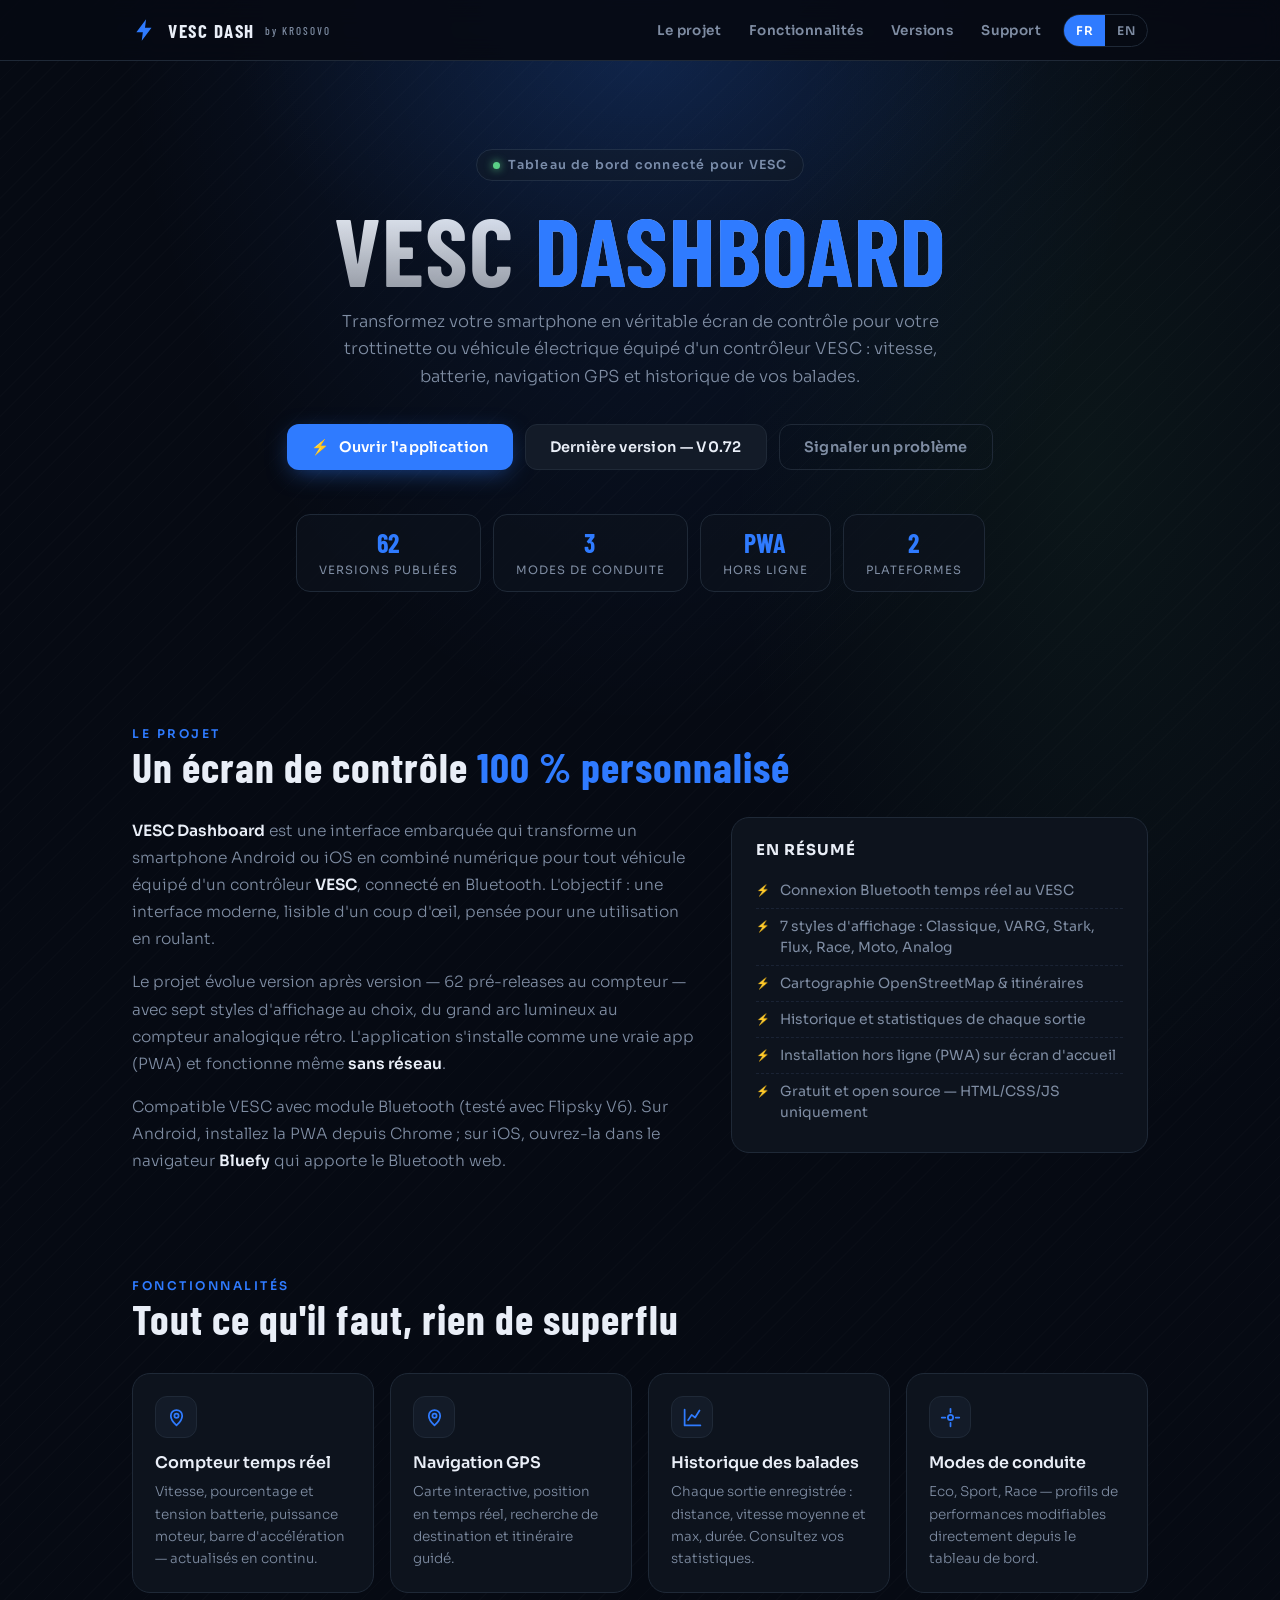
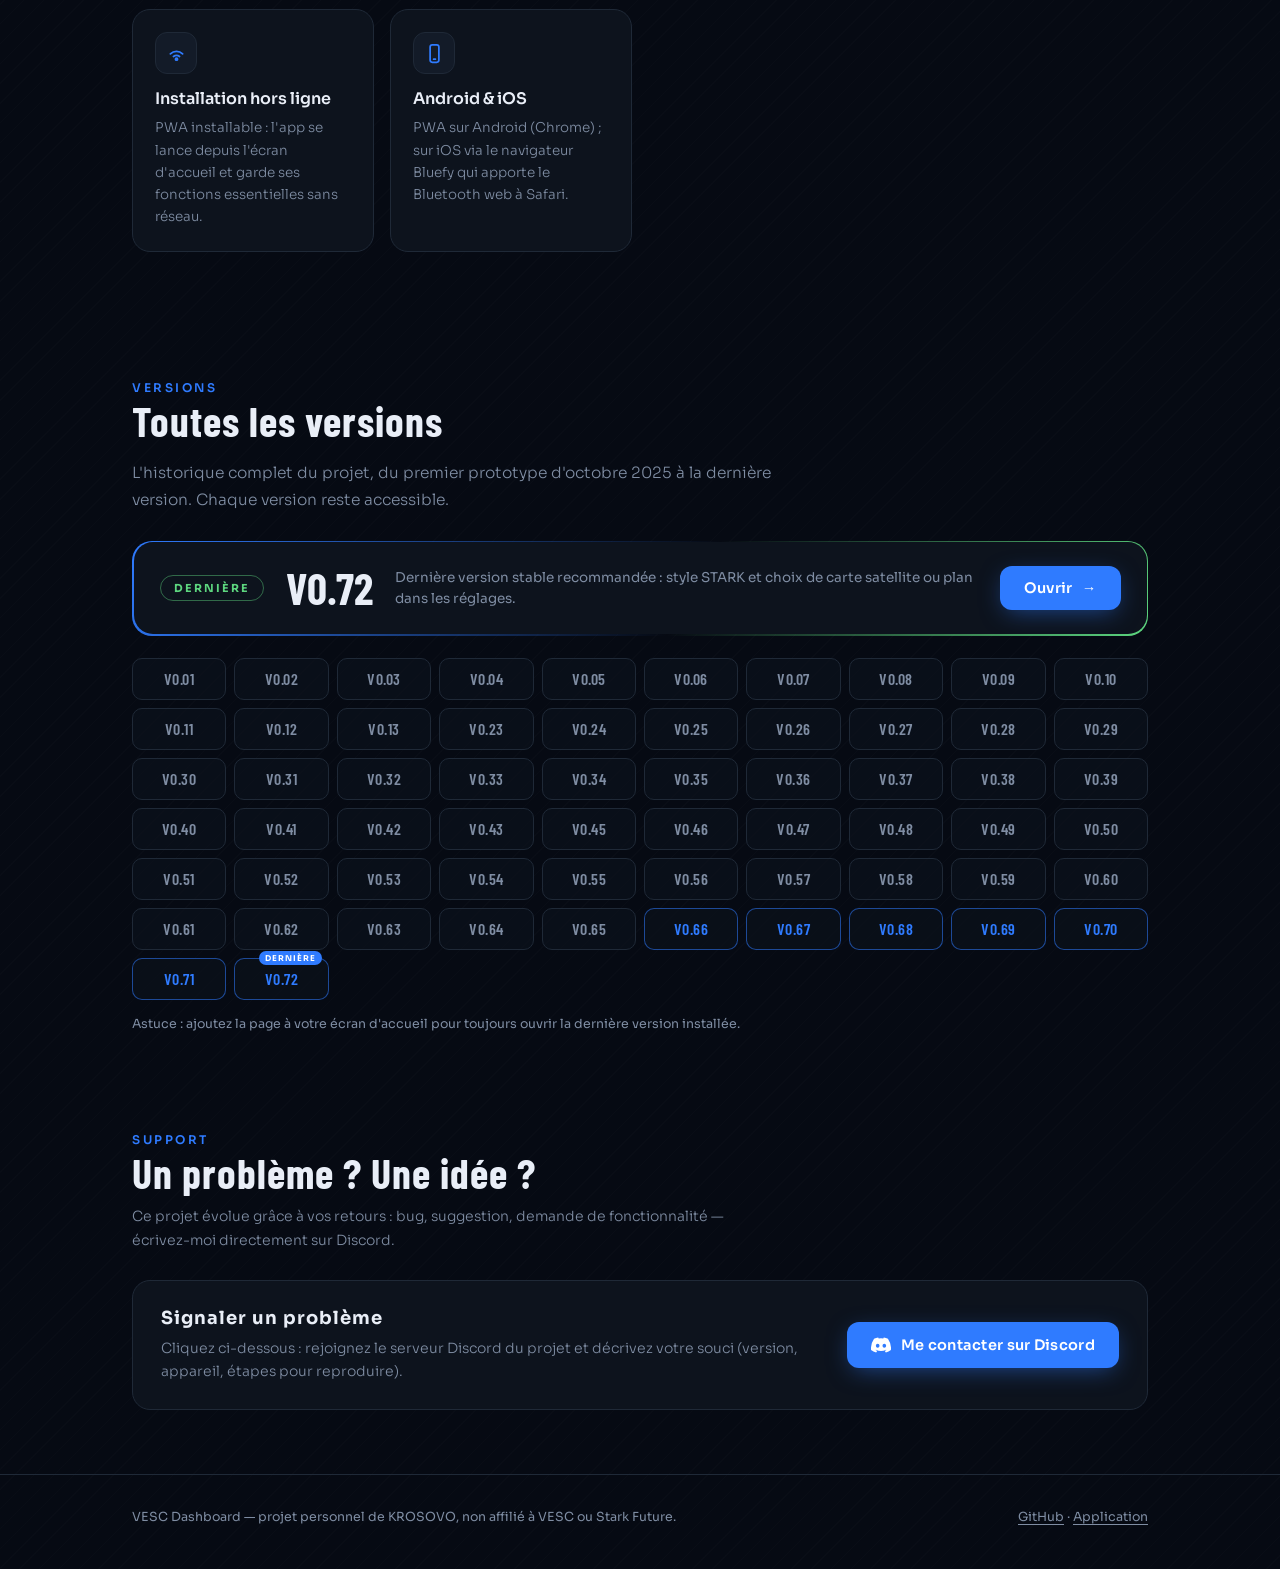
==== index.html @ 42379b4d "V0.72 : choix du type de carte AUTO/SATELLITE/PLAN dans les réglages (satellite réel sans inversion," ====
<!DOCTYPE html>
<html lang="fr" data-theme="dark">
<head>
<meta charset="UTF-8">
<meta name="viewport" content="width=device-width, initial-scale=1, viewport-fit=cover">
<meta name="description" content="VESC Dashboard by KROSOVO — Tableau de bord connecté pour VESC : compteur, navigation GPS, historique de balades et modes de conduite.">
<meta property="og:title" content="VESC Dashboard by KROSOVO">
<meta property="og:description" content="Tableau de bord connecté pour VESC — compteur, GPS, historique et modes de conduite.">
<meta property="og:url" content="https://clementdbs2-del.github.io/vesc-dashboard/">
<meta name="theme-color" content="#060a13">
<title>VESC Dashboard by KROSOVO</title>
<link rel="icon" type="image/png" href="app/icons/icon-192.png">
<link rel="preconnect" href="https://fonts.googleapis.com">
<link rel="preconnect" href="https://fonts.gstatic.com" crossorigin>
<link rel="stylesheet" href="https://fonts.googleapis.com/css2?family=Sora:wght@300;400;600;700&family=Barlow+Condensed:wght@500;600;700&display=swap">
<style>
*{box-sizing:border-box}
:root{
  --bg:#060a13;--panel:#0d131d;--panel2:#131b28;--line:#1f2937;
  --text:#e9eef7;--muted:#7f8da3;--accent:#2f7bff;--ok:#5dd67f;
  --glow:color-mix(in srgb,var(--accent) 55%,transparent);
  --glow2:color-mix(in srgb,var(--accent) 14%,transparent);
  --font:"Sora","Segoe UI",Arial,sans-serif;
  --cond:"Barlow Condensed","Arial Narrow",sans-serif;
  color-scheme:dark;
}
html,body{margin:0;background:var(--bg);color:var(--text);font-family:var(--font);scroll-behavior:smooth}
body{
  background-image:
    radial-gradient(ellipse 60% 40% at 50% -5%,var(--glow2),transparent 70%),
    radial-gradient(ellipse 40% 30% at 85% 15%,rgba(93,214,127,.06),transparent 70%),
    repeating-linear-gradient(135deg,rgba(255,255,255,.012) 0 1px,transparent 1px 14px);
  min-height:100vh;
}
a{color:var(--accent);text-decoration:none}
::selection{background:var(--accent);color:#fff}
.wrap{max-width:1060px;margin:0 auto;padding:0 22px}

/* ---------- nav ---------- */
nav{position:sticky;top:0;z-index:50;background:#060a13d9;backdrop-filter:blur(12px);-webkit-backdrop-filter:blur(12px);border-bottom:1px solid var(--line)}
nav .wrap{display:flex;align-items:center;gap:18px;height:60px}
.logo{display:flex;align-items:center;gap:10px;font-family:var(--cond);font-weight:700;font-size:19px;letter-spacing:1.5px;color:var(--text)}
.logo .bolt{width:26px;height:26px;flex:0 0 auto}
.logo .bolt path{fill:var(--accent)}
.logo small{color:var(--muted);font-size:11px;letter-spacing:2px;font-weight:500}
nav .links{display:flex;gap:4px;margin-left:auto}
nav .links a{color:var(--muted);font-size:13.5px;font-weight:600;padding:8px 12px;border-radius:9px;letter-spacing:.4px}
nav .links a:hover{color:var(--text);background:var(--panel2)}
.lang{display:flex;border:1px solid var(--line);border-radius:999px;overflow:hidden;margin-left:6px}
.lang button{background:none;border:0;color:var(--muted);font:600 12px var(--font);padding:6px 12px;cursor:pointer;letter-spacing:.5px}
.lang button.on{background:var(--accent);color:#fff}
nav .links{margin-left:auto}

/* ---------- hero ---------- */
header{padding:88px 0 70px;text-align:center;position:relative;overflow:hidden}
header::before{content:"";position:absolute;inset:0;background:radial-gradient(ellipse 45% 55% at 50% 0%,var(--glow2),transparent 70%);pointer-events:none}
.badge{display:inline-flex;align-items:center;gap:8px;border:1px solid var(--line);background:#0d131dcc;border-radius:999px;padding:7px 16px;font-size:12.5px;color:var(--muted);letter-spacing:1.2px;font-weight:600}
.badge .dot{width:7px;height:7px;border-radius:50%;background:var(--ok);box-shadow:0 0 8px var(--ok);animation:pulse 2.2s infinite}
@keyframes pulse{50%{opacity:.4}}
h1{margin:22px 0 10px;font-family:var(--cond);font-weight:700;font-size:clamp(52px,9vw,96px);line-height:.95;letter-spacing:1px;
   background:linear-gradient(180deg,var(--text),color-mix(in srgb,var(--text) 62%,transparent));
   -webkit-background-clip:text;background-clip:text;-webkit-text-fill-color:transparent}
h1 .ac{-webkit-text-fill-color:var(--accent);background:none}
.tagline{max-width:620px;margin:14px auto 0;color:var(--muted);font-size:16.5px;line-height:1.65;font-weight:300}
.cta{display:flex;gap:12px;justify-content:center;flex-wrap:wrap;margin-top:34px}
.btn{display:inline-flex;align-items:center;gap:9px;border:0;border-radius:12px;padding:13px 24px;font:600 14.5px var(--font);cursor:pointer;letter-spacing:.3px;transition:transform .15s,box-shadow .15s}
.btn:hover{transform:translateY(-2px)}
.btn.p{background:var(--accent);color:#fff;box-shadow:0 6px 24px -6px var(--glow)}
.btn.p:hover{box-shadow:0 10px 30px -6px var(--glow)}
.btn.g{background:var(--panel2);color:var(--text);border:1px solid var(--line)}
.btn.g:hover{border-color:#33415a}
.btn.o{background:none;color:var(--muted);border:1px solid var(--line)}
.btn.o:hover{color:var(--text);border-color:#33415a}
.stats{display:flex;gap:12px;justify-content:center;flex-wrap:wrap;margin-top:44px}
.stat{border:1px solid var(--line);background:#0d131daa;border-radius:14px;padding:12px 22px;min-width:120px}
.stat b{display:block;font-family:var(--cond);font-size:26px;font-weight:700;color:var(--accent);letter-spacing:.5px}
.stat span{font-size:11.5px;color:var(--muted);letter-spacing:1px;text-transform:uppercase}

/* ---------- sections ---------- */
section{padding:64px 0}
section h2{font-family:var(--cond);font-weight:700;font-size:clamp(30px,4.5vw,42px);letter-spacing:1px;margin:0 0 8px}
.kicker{color:var(--accent);font:600 12px var(--font);letter-spacing:2.5px;text-transform:uppercase}
.lead{color:var(--muted);max-width:640px;line-height:1.7;font-size:15.5px;font-weight:300}

/* project */
.proj{display:grid;grid-template-columns:1.15fr .85fr;gap:34px;align-items:start;margin-top:26px}
.proj .txt p{color:var(--muted);line-height:1.75;font-size:15.5px;font-weight:300;margin:0 0 16px}
.proj .txt p b{color:var(--text);font-weight:600}
.card{background:var(--panel);border:1px solid var(--line);border-radius:18px;padding:22px 24px}
.card h3{margin:0 0 14px;font-size:15px;letter-spacing:1px;color:var(--text)}
.card ul{margin:0;padding:0;list-style:none}
.card li{display:flex;gap:10px;align-items:baseline;padding:7px 0;color:var(--muted);font-size:14px;line-height:1.5;border-bottom:1px dashed #1a2334}
.card li:last-child{border:0}
.card li::before{content:"⚡";font-size:11px;color:var(--accent);flex:0 0 auto;transform:translateY(-1px)}

/* features */
.grid{display:grid;grid-template-columns:repeat(auto-fit,minmax(240px,1fr));gap:16px;margin-top:30px}
.f{background:var(--panel);border:1px solid var(--line);border-radius:18px;padding:22px;transition:border-color .2s,transform .2s,box-shadow .2s;position:relative;overflow:hidden}
.f::after{content:"";position:absolute;inset:0;background:radial-gradient(circle 120px at 85% -10%,var(--glow2),transparent);opacity:0;transition:opacity .25s}
.f:hover{border-color:#33415a;transform:translateY(-3px);box-shadow:0 14px 34px -18px #000}
.f:hover::after{opacity:1}
.f .ic{width:42px;height:42px;border-radius:12px;background:var(--panel2);border:1px solid var(--line);display:flex;align-items:center;justify-content:center;margin-bottom:14px}
.f .ic svg{width:21px;height:21px;stroke:var(--accent);fill:none;stroke-width:2;stroke-linecap:round;stroke-linejoin:round}
.f h3{margin:0 0 8px;font-size:16px;font-weight:600}
.f p{margin:0;color:var(--muted);font-size:13.5px;line-height:1.65;font-weight:300}

/* versions */
.latest{margin-top:28px;border-radius:20px;padding:1.5px;background:linear-gradient(120deg,var(--accent),transparent 55%,var(--ok))}
.latest .in{background:var(--panel);border-radius:19px;padding:24px 26px;display:flex;gap:22px;align-items:center;flex-wrap:wrap}
.latest .tag{font:700 11px var(--font);letter-spacing:2px;color:var(--ok);border:1px solid color-mix(in srgb,var(--ok) 45%,transparent);border-radius:999px;padding:5px 13px}
.latest .v{font-family:var(--cond);font-weight:700;font-size:44px;color:var(--text);line-height:1}
.latest .d{color:var(--muted);font-size:13.5px;flex:1;min-width:200px;line-height:1.6}
.latest .go{margin-left:auto}
.chips{display:grid;grid-template-columns:repeat(auto-fill,minmax(88px,1fr));gap:8px;margin-top:22px}
.chip{position:relative;display:flex;justify-content:center;align-items:center;height:42px;border:1px solid var(--line);border-radius:10px;background:#0d131d99;
      font-family:var(--cond);font-weight:600;font-size:16px;letter-spacing:.5px;color:var(--muted);transition:all .15s}
.chip:hover{color:#fff;border-color:var(--accent);background:var(--panel2);transform:translateY(-2px);box-shadow:0 6px 16px -8px var(--glow)}
.chip.hot{color:var(--accent);border-color:color-mix(in srgb,var(--accent) 55%,transparent)}
.chip small{position:absolute;top:-8px;right:6px;background:var(--accent);color:#fff;font:700 8px var(--font);letter-spacing:1px;border-radius:999px;padding:2px 6px}
.vnote{color:var(--muted);font-size:12.5px;margin-top:16px}

/* support */
.support .card{margin-top:28px;display:flex;gap:24px;align-items:center;flex-wrap:wrap;padding:26px 28px}
.support .card .tx{flex:1;min-width:240px}
.support h3{margin:0 0 8px;font-size:18px}
.support p{margin:0;color:var(--muted);font-size:14px;line-height:1.65;font-weight:300}
.dc{display:inline-flex;align-items:center;gap:10px}
.dc svg{width:20px;height:20px;fill:#fff}

/* footer */
footer{border-top:1px solid var(--line);padding:34px 0 44px;color:var(--muted);font-size:12.5px}
footer .wrap{display:flex;gap:16px;flex-wrap:wrap;align-items:center;justify-content:space-between}
footer a{color:var(--muted);text-decoration:underline;text-underline-offset:3px}
footer a:hover{color:var(--text)}

/* modal */
.ovl{position:fixed;inset:0;background:#030610cc;backdrop-filter:blur(6px);-webkit-backdrop-filter:blur(6px);z-index:100;display:none;align-items:center;justify-content:center;padding:22px}
.ovl.on{display:flex}
.modal{background:var(--panel);border:1px solid #33415a;border-radius:20px;max-width:440px;width:100%;padding:30px 30px 26px;box-shadow:0 30px 80px -20px #000;position:relative}
.modal h3{margin:0 0 10px;font-size:19px}
.modal p{margin:0 0 18px;color:var(--muted);font-size:14px;line-height:1.7;font-weight:300}
.pseudo{display:flex;gap:8px;align-items:center;background:var(--panel2);border:1px solid var(--line);border-radius:12px;padding:12px 16px;margin-bottom:14px}
.pseudo b{font-family:var(--cond);font-size:19px;letter-spacing:1.5px;color:var(--text)}
.pseudo button{margin-left:auto;background:var(--accent);color:#fff;border:0;border-radius:8px;font:600 12px var(--font);padding:8px 14px;cursor:pointer}
.pseudo button:hover{filter:brightness(1.12)}
.modal .note{font-size:12px;color:var(--muted);line-height:1.6}
.modal .x{position:absolute;top:14px;right:14px;background:none;border:0;color:var(--muted);font-size:22px;cursor:pointer;line-height:1}
.modal .x:hover{color:var(--text)}

/* ---------- sélecteur de plateforme ---------- */
.pmodal{background:var(--panel);border:1px solid #33415a;border-radius:22px;max-width:720px;width:100%;padding:28px 28px 26px;box-shadow:0 30px 90px -20px #000;position:relative;
        opacity:0;transform:scale(.9) translateY(18px);transition:opacity .3s,transform .45s cubic-bezier(.18,.9,.27,1.18)}
.povl.on .pmodal{opacity:1;transform:none}
.pmodal h3{margin:0 0 6px;font-size:21px;text-align:center}
.pmodal .psub{margin:0 0 22px;color:var(--muted);font-size:13.5px;text-align:center;font-weight:300}
.pmodal .x{position:absolute;top:14px;right:14px;background:none;border:0;color:var(--muted);font-size:22px;cursor:pointer;line-height:1}
.pmodal .x:hover{color:var(--text)}
.pcols{display:grid;grid-template-columns:1fr 1fr;gap:16px}
.pcard{position:relative;background:var(--panel2);border:1px solid var(--line);border-radius:18px;padding:20px 20px 18px;overflow:hidden;
       opacity:0;transform:translateY(22px)}
.povl.on .pcard{animation:prise .55s cubic-bezier(.2,.85,.3,1.15) forwards}
.povl.on .pcard.ios{animation-delay:.14s}
@keyframes prise{to{opacity:1;transform:none}}
.pcard::before{content:"";position:absolute;inset:0;background:radial-gradient(circle 130px at 80% -12%,var(--pc),transparent 75%);opacity:.14;pointer-events:none}
.pcard.android{--pc:#3ddc84}
.pcard.ios{--pc:#c9d4e8}
.pcard:hover{border-color:color-mix(in srgb,var(--pc) 55%,transparent);box-shadow:0 16px 40px -20px var(--pc);transform:translateY(-3px);transition:all .25s}
.pic{width:46px;height:46px;border-radius:14px;background:color-mix(in srgb,var(--pc) 16%,transparent);border:1px solid color-mix(in srgb,var(--pc) 38%,transparent);
     display:flex;align-items:center;justify-content:center;margin-bottom:12px;animation:flotte 3.2s ease-in-out infinite}
.pic svg{width:24px;height:24px;fill:var(--pc)}
.pcard.android .pic{box-shadow:0 0 18px -4px #3ddc8466}
.pcard.ios .pic{box-shadow:0 0 18px -4px #c9d4e855}
@keyframes flotte{50%{transform:translateY(-4px)}}
.pcard h4{margin:0 0 4px;font-size:17px;display:flex;align-items:center;gap:8px}
.pcard h4 small{font:600 9.5px var(--font);letter-spacing:1.5px;color:var(--pc);border:1px solid color-mix(in srgb,var(--pc) 45%,transparent);border-radius:999px;padding:3px 9px}
.pcard ol{margin:12px 0 16px;padding:0;list-style:none;counter-reset:et}
.pcard ol li{counter-increment:et;display:flex;gap:11px;align-items:baseline;color:var(--muted);font-size:13px;line-height:1.6;padding:7px 0;border-top:1px dashed #232e42;
             opacity:0;transform:translateX(-10px)}
.povl.on .pcard ol li{animation:etape .45s forwards;animation-delay:calc(.3s + var(--i)*.12s)}
@keyframes etape{to{opacity:1;transform:none}}
.pcard ol li::before{content:counter(et);flex:0 0 auto;width:21px;height:21px;border-radius:50%;background:color-mix(in srgb,var(--pc) 18%,transparent);
     border:1px solid color-mix(in srgb,var(--pc) 45%,transparent);color:var(--pc);font:700 11px var(--font);display:flex;align-items:center;justify-content:center;transform:translateY(3px)}
.pcard ol li b{color:var(--text);font-weight:600}
.pgo{display:flex;justify-content:center}
.pgo .btn{width:100%;justify-content:center}
.pcard .mini{display:block;text-align:center;margin-top:10px;font-size:11.5px;color:var(--muted)}
.pcard .mini a{color:var(--muted);text-decoration:underline;text-underline-offset:3px}
.pcard .mini a:hover{color:var(--text)}
@keyframes flotte2{50%{transform:translateY(-4px)}}

@media(max-width:820px){
  .proj{grid-template-columns:1fr}
  nav .links a{display:none}
  header{padding:64px 0 54px}
}
@media(max-width:560px){
  .stats{gap:8px}.stat{min-width:100px;padding:10px 14px}
  .latest .in{gap:14px}.latest .v{font-size:36px}.latest .go{margin-left:0;width:100%}
  .btn{padding:12px 18px;font-size:13.5px}
  .pcols{grid-template-columns:1fr}
  .pmodal{padding:22px 18px 20px}
}
</style>
</head>
<body>

<nav>
  <div class="wrap">
    <a class="logo" href="#top">
      <svg class="bolt" viewBox="0 0 24 24" aria-hidden="true"><path d="M13 2 4 14h6l-1 8 9-12h-6l1-8z"/></svg>
      VESC DASH <small>by KROSOVO</small>
    </a>
    <div class="links">
      <a href="#projet" data-fr="Le projet" data-en="The project">Le projet</a>
      <a href="#fonctionnalites" data-fr="Fonctionnalités" data-en="Features">Fonctionnalités</a>
      <a href="#versions" data-fr="Versions" data-en="Versions">Versions</a>
      <a href="#support" data-fr="Support" data-en="Support">Support</a>
      <div class="lang" role="group" aria-label="Language">
        <button id="langFr" class="on" onclick="setLang('fr')">FR</button>
        <button id="langEn" onclick="setLang('en')">EN</button>
      </div>
    </div>
  </div>
</nav>

<header id="top">
  <div class="wrap">
    <span class="badge"><span class="dot"></span><span data-fr="Tableau de bord connecté pour VESC" data-en="Connected dashboard for VESC">Tableau de bord connecté pour VESC</span></span>
    <h1>VESC <span class="ac">DASHBOARD</span></h1>
    <p class="tagline" data-fr="Transformez votre smartphone en véritable écran de contrôle pour votre trottinette ou véhicule électrique équipé d'un contrôleur VESC : vitesse, batterie, navigation GPS et historique de vos balades."
       data-en="Turn your smartphone into a real control screen for your electric scooter or vehicle powered by a VESC controller: speed, battery, GPS navigation and ride history.">
      Transformez votre smartphone en véritable écran de contrôle pour votre trottinette ou véhicule électrique équipé d'un contrôleur VESC : vitesse, batterie, navigation GPS et historique de vos balades.</p>
    <div class="cta">
      <button class="btn p" onclick="openPlatform()">⚡ <span data-fr="Ouvrir l'application" data-en="Open the app">Ouvrir l'application</span></button>
      <a class="btn g" href="Pre-Releases/V0.72.html"><span data-fr="Dernière version — V0.72" data-en="Latest version — V0.72">Dernière version — V0.72</span></a>
      <button class="btn o" onclick="openModal()"><span data-fr="Signaler un problème" data-en="Report an issue">Signaler un problème</span></button>
    </div>
    <div class="stats">
      <div class="stat"><b>62</b><span data-fr="versions publiées" data-en="published versions">versions publiées</span></div>
      <div class="stat"><b>3</b><span data-fr="modes de conduite" data-en="riding modes">modes de conduite</span></div>
      <div class="stat"><b>PWA</b><span data-fr="hors ligne" data-en="works offline">hors ligne</span></div>
      <div class="stat"><b>2</b><span data-fr="plateformes" data-en="platforms">plateformes</span></div>
    </div>
  </div>
</header>

<section id="projet">
  <div class="wrap">
    <div class="kicker" data-fr="Le projet" data-en="The project">Le projet</div>
    <h2>Un écran de contrôle <span style="color:var(--accent)">100 % personnalisé</span></h2>
    <div class="proj">
      <div class="txt">
        <p data-fr="<b>VESC Dashboard</b> est une interface embarquée qui transforme un smartphone Android ou iOS en combiné numérique pour tout véhicule équipé d'un contrôleur <b>VESC</b>, connecté en Bluetooth. L'objectif : une interface moderne, lisible d'un coup d'œil, pensée pour une utilisation en roulant."
           data-en="<b>VESC Dashboard</b> is an embedded interface that turns an Android or iOS smartphone into a digital gauge cluster for any vehicle fitted with a <b>VESC</b> controller, connected over Bluetooth. The goal: a modern, glanceable interface designed for use while riding.">
          <b>VESC Dashboard</b> est une interface embarquée qui transforme un smartphone Android ou iOS en combiné numérique pour tout véhicule équipé d'un contrôleur <b>VESC</b>, connecté en Bluetooth. L'objectif : une interface moderne, lisible d'un coup d'œil, pensée pour une utilisation en roulant.</p>
        <p data-fr="Le projet évolue version après version — 62 pré-releases au compteur — avec sept styles d'affichage au choix, du grand arc lumineux au compteur analogique rétro. L'application s'installe comme une vraie app (PWA) et fonctionne même <b>sans réseau</b>."
           data-en="The project grows release after release — 62 pre-releases so far — with seven display styles to choose from, from the bright arc to the retro analog cluster. The app installs like a real app (PWA) and even works <b>offline</b>.">
          Le projet évolue version après version — 60 pré-releases au compteur — avec six styles d'affichage au choix, du grand arc lumineux au compteur analogique rétro. L'application s'installe comme une vraie app (PWA) et fonctionne même <b>sans réseau</b>.</p>
        <p data-fr="Compatible VESC avec module Bluetooth (testé avec Flipsky V6). Sur Android, installez la PWA depuis Chrome ; sur iOS, ouvrez-la dans le navigateur <b>Bluefy</b> qui apporte le Bluetooth web."
           data-en="Works with any VESC fitted with a Bluetooth module (tested with Flipsky V6). On Android, install the PWA from Chrome; on iOS, open it in the <b>Bluefy</b> browser which brings Web Bluetooth to your device.">
          Compatible VESC avec module Bluetooth (testé avec Flipsky V6). Sur Android, installez la PWA depuis Chrome ; sur iOS, ouvrez-la dans le navigateur <b>Bluefy</b> qui apporte le Bluetooth web.</p>
      </div>
      <div class="card">
        <h3 data-fr="EN RÉSUMÉ" data-en="IN SHORT">EN RÉSUMÉ</h3>
        <ul>
          <li data-fr="Connexion Bluetooth temps réel au VESC" data-en="Real-time Bluetooth link to the VESC">Connexion Bluetooth temps réel au VESC</li>
          <li data-fr="7 styles d'affichage : Classique, VARG, Stark, Flux, Race, Moto, Analog" data-en="7 display styles: Classic, VARG, Stark, Flux, Race, Moto, Analog">6 styles d'affichage : Classique, VARG, Flux, Race, Moto, Analog</li>
          <li data-fr="Cartographie OpenStreetMap & itinéraires" data-en="OpenStreetMap mapping & routes">Cartographie OpenStreetMap &amp; itinéraires</li>
          <li data-fr="Historique et statistiques de chaque sortie" data-en="History and stats for every ride">Historique et statistiques de chaque sortie</li>
          <li data-fr="Installation hors ligne (PWA) sur écran d'accueil" data-en="Offline install (PWA) on your home screen">Installation hors ligne (PWA) sur écran d'accueil</li>
          <li data-fr="Gratuit et open source — HTML/CSS/JS uniquement" data-en="Free and open source — HTML/CSS/JS only">Gratuit et open source — HTML/CSS/JS uniquement</li>
        </ul>
      </div>
    </div>
  </div>
</section>

<section id="fonctionnalites" style="padding-top:24px">
  <div class="wrap">
    <div class="kicker" data-fr="Fonctionnalités" data-en="Features">Fonctionnalités</div>
    <h2>Tout ce qu'il faut, rien de superflu</h2>
    <div class="grid">
      <div class="f"><div class="ic"><svg viewBox="0 0 24 24"><path d="M12 21s-6.5-5.6-6.5-11a6.5 6.5 0 0 1 13 0c0 5.4-6.5 11-6.5 11z"/><circle cx="12" cy="10" r="2.4"/></svg></div>
        <h3 data-fr="Compteur temps réel" data-en="Real-time gauge">Compteur temps réel</h3>
        <p data-fr="Vitesse, pourcentage et tension batterie, puissance moteur, barre d'accélération — actualisés en continu." data-en="Speed, battery percentage and voltage, motor power, throttle bar — updated continuously.">Vitesse, pourcentage et tension batterie, puissance moteur, barre d'accélération — actualisés en continu.</p></div>
      <div class="f"><div class="ic"><svg viewBox="0 0 24 24"><path d="M12 21s-6.5-5.6-6.5-11a6.5 6.5 0 0 1 13 0c0 5.4-6.5 11-6.5 11z"/><circle cx="12" cy="10" r="2.4"/></svg></div>
        <h3 data-fr="Navigation GPS" data-en="GPS navigation">Navigation GPS</h3>
        <p data-fr="Carte interactive, position en temps réel, recherche de destination et itinéraire guidé." data-en="Interactive map, live position, destination search and turn-by-turn route.">Carte interactive, position en temps réel, recherche de destination et itinéraire guidé.</p></div>
      <div class="f"><div class="ic"><svg viewBox="0 0 24 24"><path d="M3 3v18h18"/><path d="M7 15l4-6 4 3 5-8"/></svg></div>
        <h3 data-fr="Historique des balades" data-en="Ride history">Historique des balades</h3>
        <p data-fr="Chaque sortie enregistrée : distance, vitesse moyenne et max, durée. Consultez vos statistiques." data-en="Every ride logged: distance, average and top speed, duration. Browse your stats.">Chaque sortie enregistrée : distance, vitesse moyenne et max, durée. Consultez vos statistiques.</p></div>
      <div class="f"><div class="ic"><svg viewBox="0 0 24 24"><circle cx="12" cy="12" r="3"/><path d="M12 2v4M12 18v4M2 12h4M18 12h4"/></svg></div>
        <h3 data-fr="Modes de conduite" data-en="Riding modes">Modes de conduite</h3>
        <p data-fr="Eco, Sport, Race — profils de performances modifiables directement depuis le tableau de bord." data-en="Eco, Sport, Race — tunable performance profiles, switchable right from the dashboard.">Eco, Sport, Race — profils de performances modifiables directement depuis le tableau de bord.</p></div>
      <div class="f"><div class="ic"><svg viewBox="0 0 24 24"><path d="M5 12.5A10 10 0 0 1 19 12.5"/><path d="M8.5 15.5a6 6 0 0 1 7 0"/><circle cx="12" cy="18.5" r="1.2"/></svg></div>
        <h3 data-fr="Installation hors ligne" data-en="Offline install">Installation hors ligne</h3>
        <p data-fr="PWA installable : l'app se lance depuis l'écran d'accueil et garde ses fonctions essentielles sans réseau." data-en="Installable PWA: launch it from your home screen; core features keep working without a network.">PWA installable : l'app se lance depuis l'écran d'accueil et garde ses fonctions essentielles sans réseau.</p></div>
      <div class="f"><div class="ic"><svg viewBox="0 0 24 24"><rect x="7" y="2" width="10" height="20" rx="2.5"/><path d="M11 18.5h2"/></svg></div>
        <h3 data-fr="Android & iOS" data-en="Android &amp; iOS">Android &amp; iOS</h3>
        <p data-fr="PWA sur Android (Chrome) ; sur iOS via le navigateur Bluefy qui apporte le Bluetooth web à Safari." data-en="PWA on Android (Chrome); on iOS via the Bluefy browser, which brings Web Bluetooth to Safari devices.">PWA sur Android (Chrome) ; sur iOS via le navigateur Bluefy qui apporte le Bluetooth web à Safari.</p></div>
    </div>
  </div>
</section>

<section id="versions">
  <div class="wrap">
    <div class="kicker" data-fr="Versions" data-en="Versions">Versions</div>
    <h2 data-fr="Toutes les versions" data-en="All versions">Toutes les versions</h2>
    <p class="lead" data-fr="L'historique complet du projet, du premier prototype d'octobre 2025 à la dernière version. Chaque version reste accessible." data-en="The project's full history, from the first prototype in October 2025 to the latest release. Every version stays accessible.">L'historique complet du projet, du premier prototype d'octobre 2025 à la dernière version. Chaque version reste accessible.</p>
    <div class="latest">
      <div class="in">
        <span class="tag" data-fr="DERNIÈRE" data-en="LATEST">DERNIÈRE</span>
        <span class="v">V0.72</span>
        <span class="d" data-fr="Dernière version stable recommandée : style STARK et choix de carte satellite ou plan dans les réglages." data-en="Latest recommended stable release: STARK style and a satellite or street map choice in settings.">Dernière version stable recommandée : assistant de configuration adaptatif, carte GPS en mode Stark et bien plus.</span>
        <a class="btn p go" href="Pre-Releases/V0.70.html"><span data-fr="Ouvrir" data-en="Open">Ouvrir</span> →</a>
      </div>
    </div>
        <div class="chips">
    <a class="chip" href="Pre-Releases/V0.01.html" title="V0.01">V0.01</a>
    <a class="chip" href="Pre-Releases/V0.02.html" title="V0.02">V0.02</a>
    <a class="chip" href="Pre-Releases/V0.03.html" title="V0.03">V0.03</a>
    <a class="chip" href="Pre-Releases/V0.04.html" title="V0.04">V0.04</a>
    <a class="chip" href="Pre-Releases/V0.05.html" title="V0.05">V0.05</a>
    <a class="chip" href="Pre-Releases/V0.06.html" title="V0.06">V0.06</a>
    <a class="chip" href="Pre-Releases/V0.07.html" title="V0.07">V0.07</a>
    <a class="chip" href="Pre-Releases/V0.08.html" title="V0.08">V0.08</a>
    <a class="chip" href="Pre-Releases/V0.09.html" title="V0.09">V0.09</a>
    <a class="chip" href="Pre-Releases/V0.10.html" title="V0.10">V0.10</a>
    <a class="chip" href="Pre-Releases/V0.11.html" title="V0.11">V0.11</a>
    <a class="chip" href="Pre-Releases/V0.12.html" title="V0.12">V0.12</a>
    <a class="chip" href="Pre-Releases/V0.13.html" title="V0.13">V0.13</a>
    <a class="chip" href="Pre-Releases/V0.23.html" title="V0.23">V0.23</a>
    <a class="chip" href="Pre-Releases/V0.24.html" title="V0.24">V0.24</a>
    <a class="chip" href="Pre-Releases/V0.25.html" title="V0.25">V0.25</a>
    <a class="chip" href="Pre-Releases/V0.26.html" title="V0.26">V0.26</a>
    <a class="chip" href="Pre-Releases/V0.27.html" title="V0.27">V0.27</a>
    <a class="chip" href="Pre-Releases/V0.28.html" title="V0.28">V0.28</a>
    <a class="chip" href="Pre-Releases/V0.29.html" title="V0.29">V0.29</a>
    <a class="chip" href="Pre-Releases/V0.30.html" title="V0.30">V0.30</a>
    <a class="chip" href="Pre-Releases/V0.31.html" title="V0.31">V0.31</a>
    <a class="chip" href="Pre-Releases/V0.32.html" title="V0.32">V0.32</a>
    <a class="chip" href="Pre-Releases/V0.33.html" title="V0.33">V0.33</a>
    <a class="chip" href="Pre-Releases/V0.34.html" title="V0.34">V0.34</a>
    <a class="chip" href="Pre-Releases/V0.35.html" title="V0.35">V0.35</a>
    <a class="chip" href="Pre-Releases/V0.36.html" title="V0.36">V0.36</a>
    <a class="chip" href="Pre-Releases/V0.37.html" title="V0.37">V0.37</a>
    <a class="chip" href="Pre-Releases/V0.38.html" title="V0.38">V0.38</a>
    <a class="chip" href="Pre-Releases/V0.39.html" title="V0.39">V0.39</a>
    <a class="chip" href="Pre-Releases/V0.40.html" title="V0.40">V0.40</a>
    <a class="chip" href="Pre-Releases/V0.41.html" title="V0.41">V0.41</a>
    <a class="chip" href="Pre-Releases/V0.42.html" title="V0.42">V0.42</a>
    <a class="chip" href="Pre-Releases/V0.43.html" title="V0.43">V0.43</a>
    <a class="chip" href="Pre-Releases/V0.45.html" title="V0.45">V0.45</a>
    <a class="chip" href="Pre-Releases/V0.46.html" title="V0.46">V0.46</a>
    <a class="chip" href="Pre-Releases/V0.47.html" title="V0.47">V0.47</a>
    <a class="chip" href="Pre-Releases/V0.48.html" title="V0.48">V0.48</a>
    <a class="chip" href="Pre-Releases/V0.49.html" title="V0.49">V0.49</a>
    <a class="chip" href="Pre-Releases/V0.50.html" title="V0.50">V0.50</a>
    <a class="chip" href="Pre-Releases/V0.51.html" title="V0.51">V0.51</a>
    <a class="chip" href="Pre-Releases/V0.52.html" title="V0.52">V0.52</a>
    <a class="chip" href="Pre-Releases/V0.53.html" title="V0.53">V0.53</a>
    <a class="chip" href="Pre-Releases/V0.54.html" title="V0.54">V0.54</a>
    <a class="chip" href="Pre-Releases/V0.55.html" title="V0.55">V0.55</a>
    <a class="chip" href="Pre-Releases/V0.56.html" title="V0.56">V0.56</a>
    <a class="chip" href="Pre-Releases/V0.57.html" title="V0.57">V0.57</a>
    <a class="chip" href="Pre-Releases/V0.58.html" title="V0.58">V0.58</a>
    <a class="chip" href="Pre-Releases/V0.59.html" title="V0.59">V0.59</a>
    <a class="chip" href="Pre-Releases/V0.60.html" title="V0.60">V0.60</a>
    <a class="chip" href="Pre-Releases/V0.61.html" title="V0.61">V0.61</a>
    <a class="chip" href="Pre-Releases/V0.62.html" title="V0.62">V0.62</a>
    <a class="chip" href="Pre-Releases/V0.63.html" title="V0.63">V0.63</a>
    <a class="chip" href="Pre-Releases/V0.64.html" title="V0.64">V0.64</a>
    <a class="chip" href="Pre-Releases/V0.65.html" title="V0.65">V0.65</a>
    <a class="chip hot" href="Pre-Releases/V0.66.html" title="V0.66">V0.66</a>
    <a class="chip hot" href="Pre-Releases/V0.67.html" title="V0.67">V0.67</a>
    <a class="chip hot" href="Pre-Releases/V0.68.html" title="V0.68">V0.68</a>
    <a class="chip hot" href="Pre-Releases/V0.69.html" title="V0.69">V0.69</a>
    <a class="chip hot" href="Pre-Releases/V0.70.html" title="V0.70">V0.70</a>
    <a class="chip hot" href="Pre-Releases/V0.71.html" title="V0.71">V0.71</a>
    <a class="chip hot" href="Pre-Releases/V0.72.html" title="V0.72"><small>DERNIÈRE</small>V0.72</a>
    </div>
    <p class="vnote" data-fr="Astuce : ajoutez la page à votre écran d'accueil pour toujours ouvrir la dernière version installée." data-en="Tip: add the app to your home screen to always open the latest installed version.">Astuce : ajoutez la page à votre écran d'accueil pour toujours ouvrir la dernière version installée.</p>
  </div>
</section>

<section id="support" class="support" style="padding-top:24px">
  <div class="wrap">
    <div class="kicker" data-fr="Support" data-en="Support">Support</div>
    <h2 data-fr="Un problème ? Une idée ?" data-en="An issue? An idea?">Un problème ? Une idée ?</h2>
    <p class="lead" data-fr="Ce projet évolue grâce à vos retours : bug, suggestion, demande de fonctionnalité — écrivez-moi directement sur Discord." data-en="This project evolves thanks to your feedback: bugs, suggestions, feature requests — message me directly on Discord.">Ce projet évolue grâce à vos retours : bug, suggestion, demande de fonctionnalité — écrivez-moi directement sur Discord.</p>
    <div class="card">
      <div class="tx">
        <h3 data-fr="Signaler un problème" data-en="Report an issue">Signaler un problème</h3>
        <p data-fr="Cliquez ci-dessous : rejoignez le serveur Discord du projet et décrivez votre souci (version, appareil, étapes pour reproduire)." data-en="Click below: join the project's Discord server and describe your issue (version, device, steps to reproduce).">Cliquez ci-dessous : rejoignez le serveur Discord du projet et décrivez votre souci (version, appareil, étapes pour reproduire).</p>
      </div>
      <button class="btn p dc" onclick="openModal()">
        <svg viewBox="0 0 24 24" aria-hidden="true"><path d="M20.32 4.37a19.8 19.8 0 0 0-4.93-1.51 13.78 13.78 0 0 0-.64 1.28 18.27 18.27 0 0 0-5.5 0 12.64 12.64 0 0 0-.64-1.28h-.05A19.74 19.74 0 0 0 3.64 4.4 20.34 20.34 0 0 0 .1 18.06a19.9 19.9 0 0 0 6.07 3.03 14.55 14.55 0 0 0 1.3-2.1 12.9 12.9 0 0 1-2.05-.98c.17-.12.34-.25.5-.38a14.2 14.2 0 0 0 12.16 0c.17.13.33.26.5.38a12.94 12.94 0 0 1-2.05.98 14.4 14.4 0 0 0 1.3 2.1 19.84 19.84 0 0 0 6.07-3.03 20.29 20.29 0 0 0-3.58-13.69ZM8.02 15.33c-1.18 0-2.16-1.08-2.16-2.42s.95-2.43 2.16-2.43 2.18 1.09 2.16 2.43c0 1.34-.95 2.42-2.16 2.42Zm7.97 0c-1.18 0-2.16-1.08-2.16-2.42s.95-2.43 2.16-2.43 2.18 1.09 2.16 2.43c0 1.33-.96 2.42-2.16 2.42Z"/></svg>
        <span data-fr="Me contacter sur Discord" data-en="Contact me on Discord">Me contacter sur Discord</span>
      </button>
    </div>
  </div>
</section>

<footer>
  <div class="wrap">
    <span data-fr="VESC Dashboard — projet personnel de KROSOVO, non affilié à VESC ou Stark Future." data-en="VESC Dashboard — a personal project by KROSOVO, not affiliated with VESC or Stark Future.">VESC Dashboard — projet personnel de KROSOVO, non affilié à VESC ou Stark Future.</span>
    <span><a href="https://github.com/clementdbs2-del/vesc-dashboard">GitHub</a> · <a href="app/" data-fr="Application" data-en="App">Application</a></span>
  </div>
</footer>

<div class="ovl" id="ovl" role="dialog" aria-modal="true" aria-labelledby="mTitle" onclick="if(event.target===this)closeModal()">
  <div class="modal">
    <button class="x" onclick="closeModal()" aria-label="Fermer">×</button>
    <h3 id="mTitle" data-fr="Contact Discord" data-en="Discord contact">Contact Discord</h3>
    <p data-fr="Pour signaler un problème ou proposer une amélioration, rejoignez le serveur du projet ou contactez-moi directement sur Discord :" data-en="To report an issue or suggest an improvement, join the project's server or reach out to me directly on Discord:">Pour signaler un problème ou proposer une amélioration, rejoignez le serveur du projet ou contactez-moi directement sur Discord :</p>
    <div class="pseudo"><b id="dcName">KROSOVO</b><button id="copyBtn" onclick="copyDc()" data-fr="Copier" data-en="Copy">Copier</button></div>
    <a class="btn p" style="display:flex;justify-content:center;margin-bottom:16px" href="https://discord.gg/fyZXHnyAHT" target="_blank" rel="noopener"><span data-fr="Rejoindre le serveur Discord ↗" data-en="Join the Discord server ↗">Rejoindre le serveur Discord ↗</span></a>
    <p class="note" data-fr="Décrivez votre problème avec le plus de détails possible : version utilisée, appareil, ce que vous faisiez et ce qui s'est passé." data-en="Describe your issue in as much detail as possible: version used, device, what you were doing and what happened.">Décrivez votre problème avec le plus de détails possible : version utilisée, appareil, ce que vous faisiez et ce qui s'est passé.</p>
  </div>
</div>

<div class="ovl povl" id="povl" role="dialog" aria-modal="true" aria-labelledby="pTitle" onclick="if(event.target===this)closePlatform()">
  <div class="pmodal">
    <button class="x" onclick="closePlatform()" aria-label="Fermer">×</button>
    <h3 id="pTitle" data-fr="Choisissez votre plateforme" data-en="Choose your platform">Choisissez votre plateforme</h3>
    <p class="psub" data-fr="Deux façons d'installer le tableau de bord — suivez les étapes de votre appareil." data-en="Two ways to install the dashboard — follow the steps for your device.">Deux façons d'installer le tableau de bord — suivez les étapes de votre appareil.</p>
    <div class="pcols">
      <div class="pcard android">
        <div class="pic"><svg viewBox="0 0 24 24" aria-hidden="true"><path d="M17.6 9.48l1.84-3.18c.09-.16.04-.37-.12-.45-.16-.09-.37-.04-.45.12l-1.87 3.23c-1.44-.66-3.06-1.03-4.8-1.03-1.74 0-3.36.37-4.8 1.03L5.53 5.97c-.09-.16-.29-.21-.45-.12-.16.09-.21.29-.12.45L7.1 9.48C4.15 11.03 2.14 13.79 2 17h20c-.14-3.21-2.15-5.97-5.1-7.52zM7 15.25a1.25 1.25 0 1 1 0-2.5 1.25 1.25 0 0 1 0 2.5zm10 0a1.25 1.25 0 1 1 0-2.5 1.25 1.25 0 0 1 0 2.5z"/></svg></div>
        <h4>Android <small data-fr="APPLICATION" data-en="APP">APPLICATION</small></h4>
        <ol>
          <li style="--i:0"><span data-fr="Ouvrez l'app dans <b>Chrome</b>" data-en="Open the app in <b>Chrome</b>">Ouvrez l'app dans <b>Chrome</b></span></li>
          <li style="--i:1"><span data-fr="Touchez ⋮ puis « <b>Ajouter à l'écran d'accueil</b> »" data-en="Tap ⋮ then “<b>Add to Home screen</b>”">Touchez ⋮ puis « <b>Ajouter à l'écran d'accueil</b> »</span></li>
          <li style="--i:2"><span data-fr="Confirmez <b>Installer</b> : l'app arrive sur votre écran d'accueil et fonctionne même hors ligne" data-en="Confirm <b>Install</b>: the app lands on your home screen and works offline too">Confirmez <b>Installer</b> : l'app arrive sur votre écran d'accueil et fonctionne même hors ligne</span></li>
        </ol>
        <div class="pgo"><a class="btn p" href="app/"><span data-fr="Installer sur Android →" data-en="Install on Android →">Installer sur Android →</span></a></div>
      </div>
      <div class="pcard ios">
        <div class="pic"><svg viewBox="0 0 24 24" aria-hidden="true"><path d="M16.365 1.43c0 1.14-.46 2.2-1.21 3.02-.8.9-2.1 1.6-3.18 1.51-.14-1.1.42-2.28 1.15-3.06.81-.88 2.22-1.53 3.24-1.47zM20.5 17.24c-.57 1.3-.85 1.88-1.59 3.03-1.03 1.61-2.49 3.62-4.29 3.63-1.6.02-2.01-1.05-4.19-1.04-2.17.01-2.63 1.07-4.23 1.05-1.8-.02-3.18-1.82-4.21-3.43C.35 16.9-.02 12.4 1.5 9.93c1.06-1.73 2.75-2.74 4.34-2.74 1.62 0 2.63 1.06 3.97 1.06 1.3 0 2.09-1.06 3.96-1.06 1.42 0 2.92.77 3.99 2.11-3.5 1.92-2.94 6.92.74 8.94z"/></svg></div>
        <h4>iOS <small data-fr="VIA BLUEFY" data-en="VIA BLUEFY">VIA BLUEFY</small></h4>
        <ol>
          <li style="--i:0"><span data-fr="Installez <b>Bluefy</b> depuis l'App Store — le navigateur qui apporte le Bluetooth web à iOS" data-en="Install <b>Bluefy</b> from the App Store — the browser that brings Web Bluetooth to iOS">Installez <b>Bluefy</b> depuis l'App Store — le navigateur qui apporte le Bluetooth web à iOS</span></li>
          <li style="--i:1"><span data-fr="Ouvrez l'app dans <b>Bluefy</b> avec le lien ci-dessous" data-en="Open the app in <b>Bluefy</b> using the link below">Ouvrez l'app dans <b>Bluefy</b> avec le lien ci-dessous</span></li>
          <li style="--i:2"><span data-fr="Autorisez le <b>Bluetooth</b> quand l'app le demande, puis connectez votre VESC" data-en="Allow <b>Bluetooth</b> when the app asks, then connect your VESC">Autorisez le <b>Bluetooth</b> quand l'app le demande, puis connectez votre VESC</span></li>
        </ol>
        <div class="pgo"><a class="btn p" href="app/"><span data-fr="Ouvrir dans Bluefy →" data-en="Open in Bluefy →">Ouvrir dans Bluefy →</span></a></div>
        <span class="mini"><a href="https://apps.apple.com/app/bluefy-web-ble-browser/id1492822055" target="_blank" rel="noopener" data-fr="Obtenir Bluefy sur l'App Store ↗" data-en="Get Bluefy on the App Store ↗">Obtenir Bluefy sur l'App Store ↗</a></span>
      </div>
    </div>
  </div>
</div>

<script>
/* ---------- langues ---------- */
let lang="fr";
try{lang=localStorage.getItem("vdLang")||"fr"}catch(e){}
function setLang(l){
  lang=l;try{localStorage.setItem("vdLang",l)}catch(e){}
  document.documentElement.lang=l;
  document.querySelectorAll("[data-fr]").forEach(el=>{el.innerHTML=el.dataset[l]});
  $("#langFr").classList.toggle("on",l==="fr");$("#langEn").classList.toggle("on",l==="en");
}
const $=s=>document.querySelector(s);
/* ---------- modals ---------- */
function openModal(){$("#ovl").classList.add("on")}
function closeModal(){$("#ovl").classList.remove("on")}
function openPlatform(){$("#povl").classList.add("on")}
function closePlatform(){$("#povl").classList.remove("on")}
function copyDc(){
  const done=()=>{const b=$("#copyBtn"),f=b.dataset[lang];b.textContent=lang==="fr"?"Copié !":"Copied!";setTimeout(()=>b.textContent=f,1600)};
  if(navigator.clipboard&&navigator.clipboard.writeText)navigator.clipboard.writeText("KROSOVO").then(done).catch(done);
  else done();
}
document.addEventListener("keydown",e=>{if(e.key==="Escape"){closeModal();closePlatform()}});
setLang(lang);
</script>
</body>
</html>
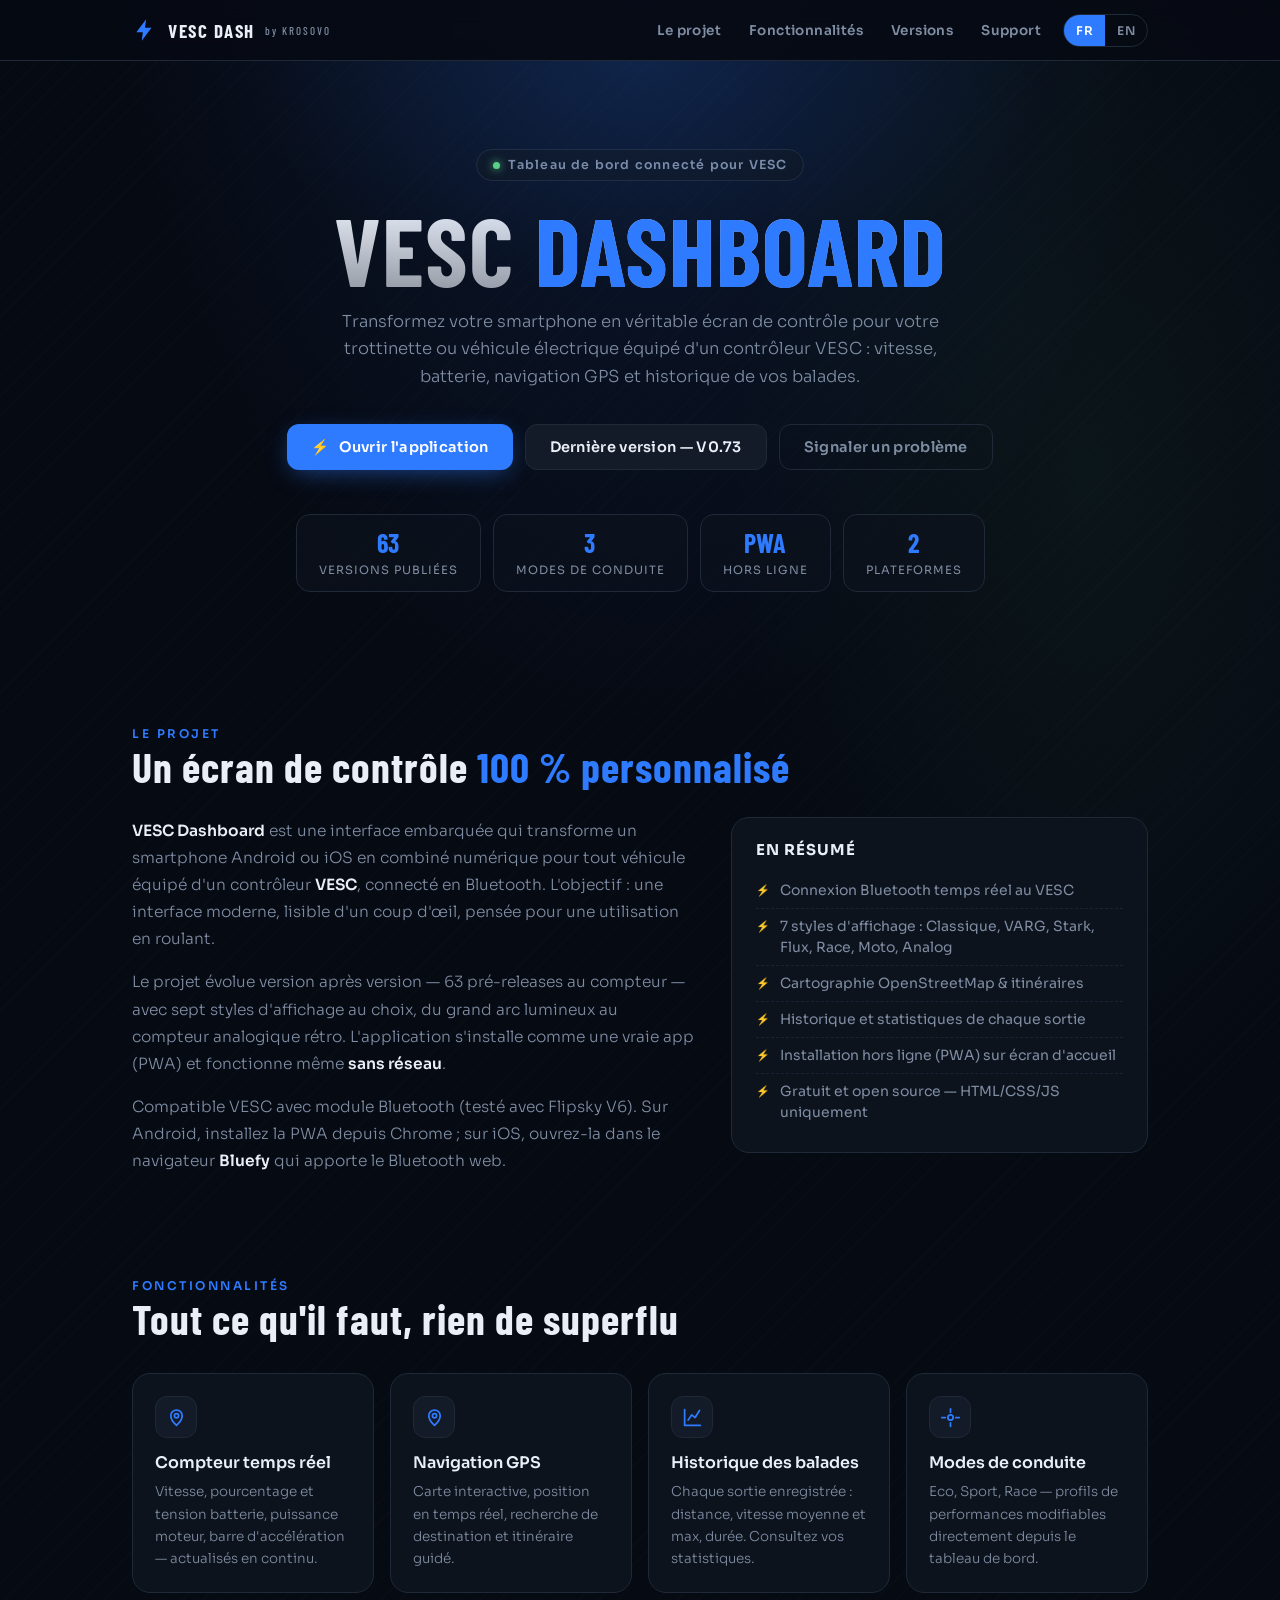
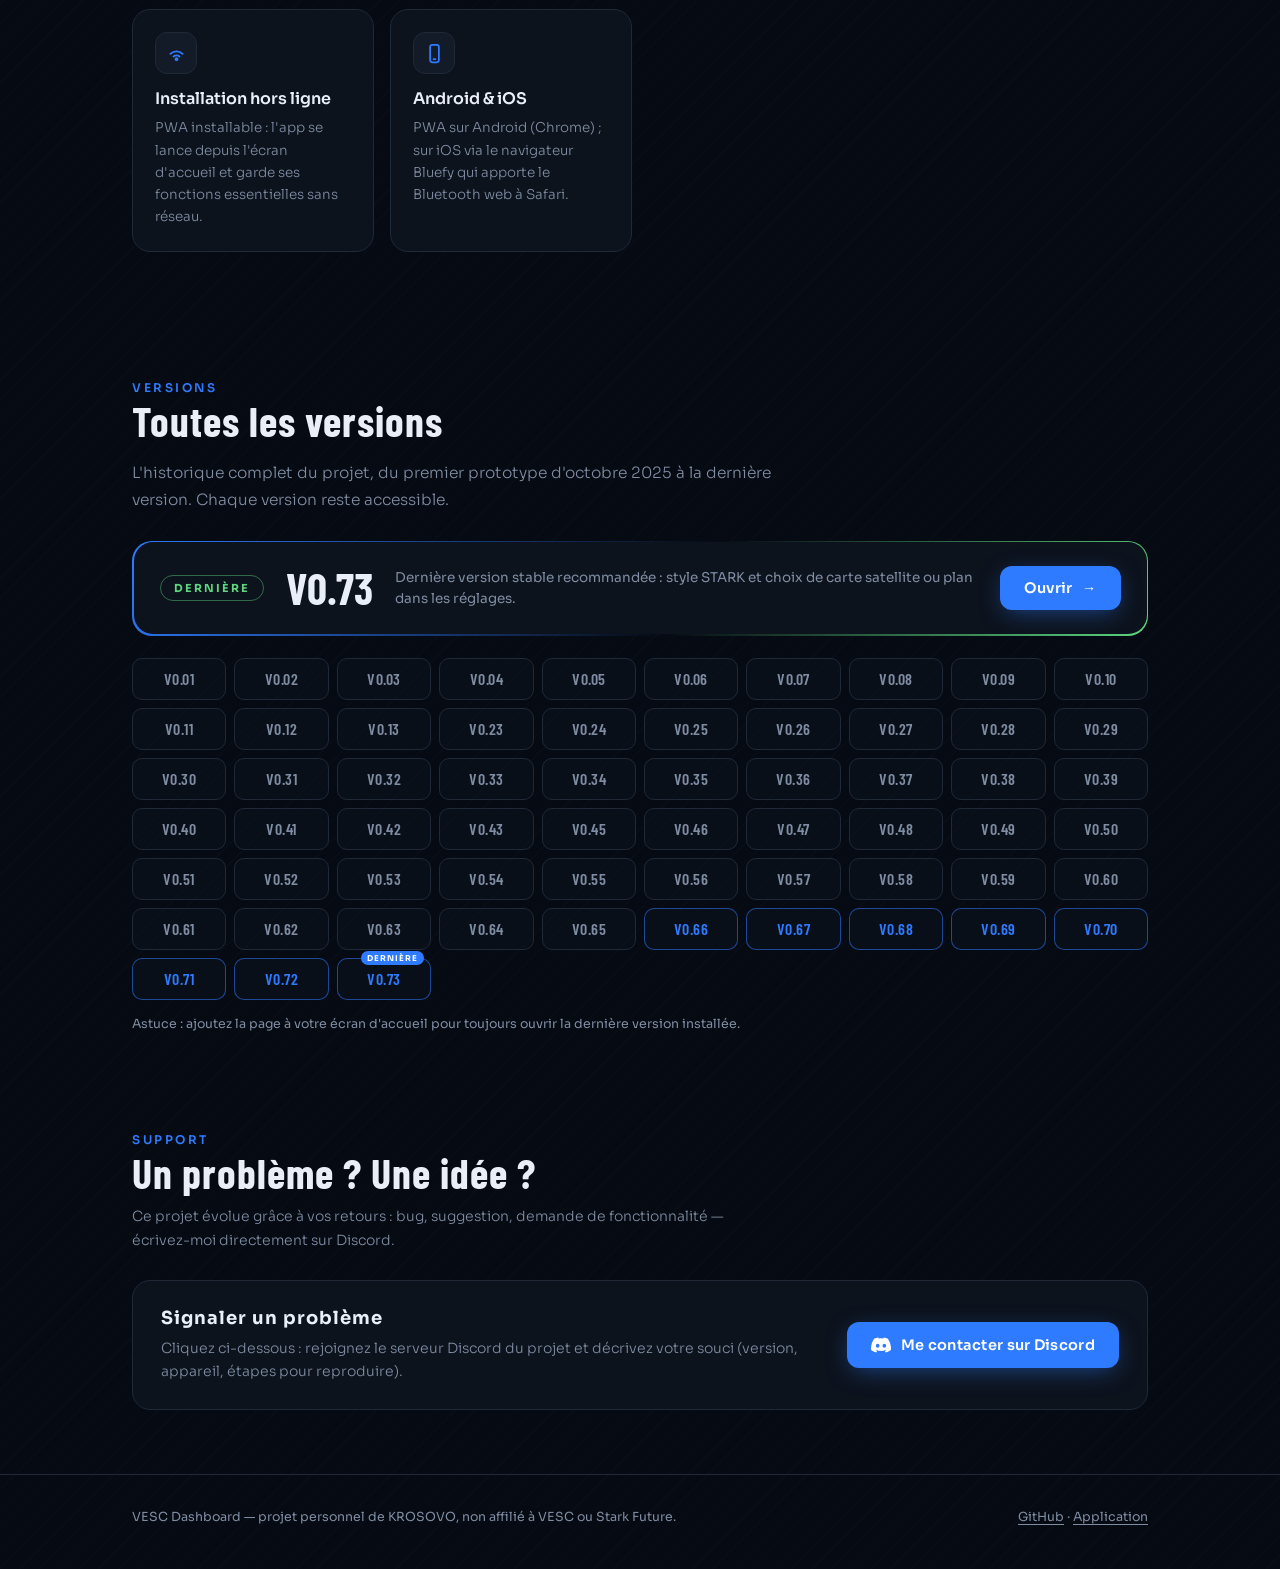
==== commit 9aa5f668: "V0.73 : carte plan sombre en thème sombre (data-mapsat retiré proprement, retrait des filtres Varg h" ====
--- a/index.html
+++ b/index.html
@@ -232,11 +232,11 @@
       Transformez votre smartphone en véritable écran de contrôle pour votre trottinette ou véhicule électrique équipé d'un contrôleur VESC : vitesse, batterie, navigation GPS et historique de vos balades.</p>
     <div class="cta">
       <button class="btn p" onclick="openPlatform()">⚡ <span data-fr="Ouvrir l'application" data-en="Open the app">Ouvrir l'application</span></button>
-      <a class="btn g" href="Pre-Releases/V0.72.html"><span data-fr="Dernière version — V0.72" data-en="Latest version — V0.72">Dernière version — V0.72</span></a>
+      <a class="btn g" href="Pre-Releases/V0.73.html"><span data-fr="Dernière version — V0.73" data-en="Latest version — V0.73">Dernière version — V0.73</span></a>
       <button class="btn o" onclick="openModal()"><span data-fr="Signaler un problème" data-en="Report an issue">Signaler un problème</span></button>
     </div>
     <div class="stats">
-      <div class="stat"><b>62</b><span data-fr="versions publiées" data-en="published versions">versions publiées</span></div>
+      <div class="stat"><b>63</b><span data-fr="versions publiées" data-en="published versions">versions publiées</span></div>
       <div class="stat"><b>3</b><span data-fr="modes de conduite" data-en="riding modes">modes de conduite</span></div>
       <div class="stat"><b>PWA</b><span data-fr="hors ligne" data-en="works offline">hors ligne</span></div>
       <div class="stat"><b>2</b><span data-fr="plateformes" data-en="platforms">plateformes</span></div>
@@ -253,8 +253,8 @@
         <p data-fr="<b>VESC Dashboard</b> est une interface embarquée qui transforme un smartphone Android ou iOS en combiné numérique pour tout véhicule équipé d'un contrôleur <b>VESC</b>, connecté en Bluetooth. L'objectif : une interface moderne, lisible d'un coup d'œil, pensée pour une utilisation en roulant."
            data-en="<b>VESC Dashboard</b> is an embedded interface that turns an Android or iOS smartphone into a digital gauge cluster for any vehicle fitted with a <b>VESC</b> controller, connected over Bluetooth. The goal: a modern, glanceable interface designed for use while riding.">
           <b>VESC Dashboard</b> est une interface embarquée qui transforme un smartphone Android ou iOS en combiné numérique pour tout véhicule équipé d'un contrôleur <b>VESC</b>, connecté en Bluetooth. L'objectif : une interface moderne, lisible d'un coup d'œil, pensée pour une utilisation en roulant.</p>
-        <p data-fr="Le projet évolue version après version — 62 pré-releases au compteur — avec sept styles d'affichage au choix, du grand arc lumineux au compteur analogique rétro. L'application s'installe comme une vraie app (PWA) et fonctionne même <b>sans réseau</b>."
-           data-en="The project grows release after release — 62 pre-releases so far — with seven display styles to choose from, from the bright arc to the retro analog cluster. The app installs like a real app (PWA) and even works <b>offline</b>.">
+        <p data-fr="Le projet évolue version après version — 63 pré-releases au compteur — avec sept styles d'affichage au choix, du grand arc lumineux au compteur analogique rétro. L'application s'installe comme une vraie app (PWA) et fonctionne même <b>sans réseau</b>."
+           data-en="The project grows release after release — 63 pre-releases so far — with seven display styles to choose from, from the bright arc to the retro analog cluster. The app installs like a real app (PWA) and even works <b>offline</b>.">
           Le projet évolue version après version — 60 pré-releases au compteur — avec six styles d'affichage au choix, du grand arc lumineux au compteur analogique rétro. L'application s'installe comme une vraie app (PWA) et fonctionne même <b>sans réseau</b>.</p>
         <p data-fr="Compatible VESC avec module Bluetooth (testé avec Flipsky V6). Sur Android, installez la PWA depuis Chrome ; sur iOS, ouvrez-la dans le navigateur <b>Bluefy</b> qui apporte le Bluetooth web."
            data-en="Works with any VESC fitted with a Bluetooth module (tested with Flipsky V6). On Android, install the PWA from Chrome; on iOS, open it in the <b>Bluefy</b> browser which brings Web Bluetooth to your device.">
@@ -310,7 +310,7 @@
     <div class="latest">
       <div class="in">
         <span class="tag" data-fr="DERNIÈRE" data-en="LATEST">DERNIÈRE</span>
-        <span class="v">V0.72</span>
+        <span class="v">V0.73</span>
         <span class="d" data-fr="Dernière version stable recommandée : style STARK et choix de carte satellite ou plan dans les réglages." data-en="Latest recommended stable release: STARK style and a satellite or street map choice in settings.">Dernière version stable recommandée : assistant de configuration adaptatif, carte GPS en mode Stark et bien plus.</span>
         <a class="btn p go" href="Pre-Releases/V0.70.html"><span data-fr="Ouvrir" data-en="Open">Ouvrir</span> →</a>
       </div>
@@ -377,7 +377,8 @@
     <a class="chip hot" href="Pre-Releases/V0.69.html" title="V0.69">V0.69</a>
     <a class="chip hot" href="Pre-Releases/V0.70.html" title="V0.70">V0.70</a>
     <a class="chip hot" href="Pre-Releases/V0.71.html" title="V0.71">V0.71</a>
-    <a class="chip hot" href="Pre-Releases/V0.72.html" title="V0.72"><small>DERNIÈRE</small>V0.72</a>
+    <a class="chip hot" href="Pre-Releases/V0.72.html" title="V0.72">V0.72</a>
+    <a class="chip hot" href="Pre-Releases/V0.73.html" title="V0.73"><small>DERNIÈRE</small>V0.73</a>
     </div>
     <p class="vnote" data-fr="Astuce : ajoutez la page à votre écran d'accueil pour toujours ouvrir la dernière version installée." data-en="Tip: add the app to your home screen to always open the latest installed version.">Astuce : ajoutez la page à votre écran d'accueil pour toujours ouvrir la dernière version installée.</p>
   </div>
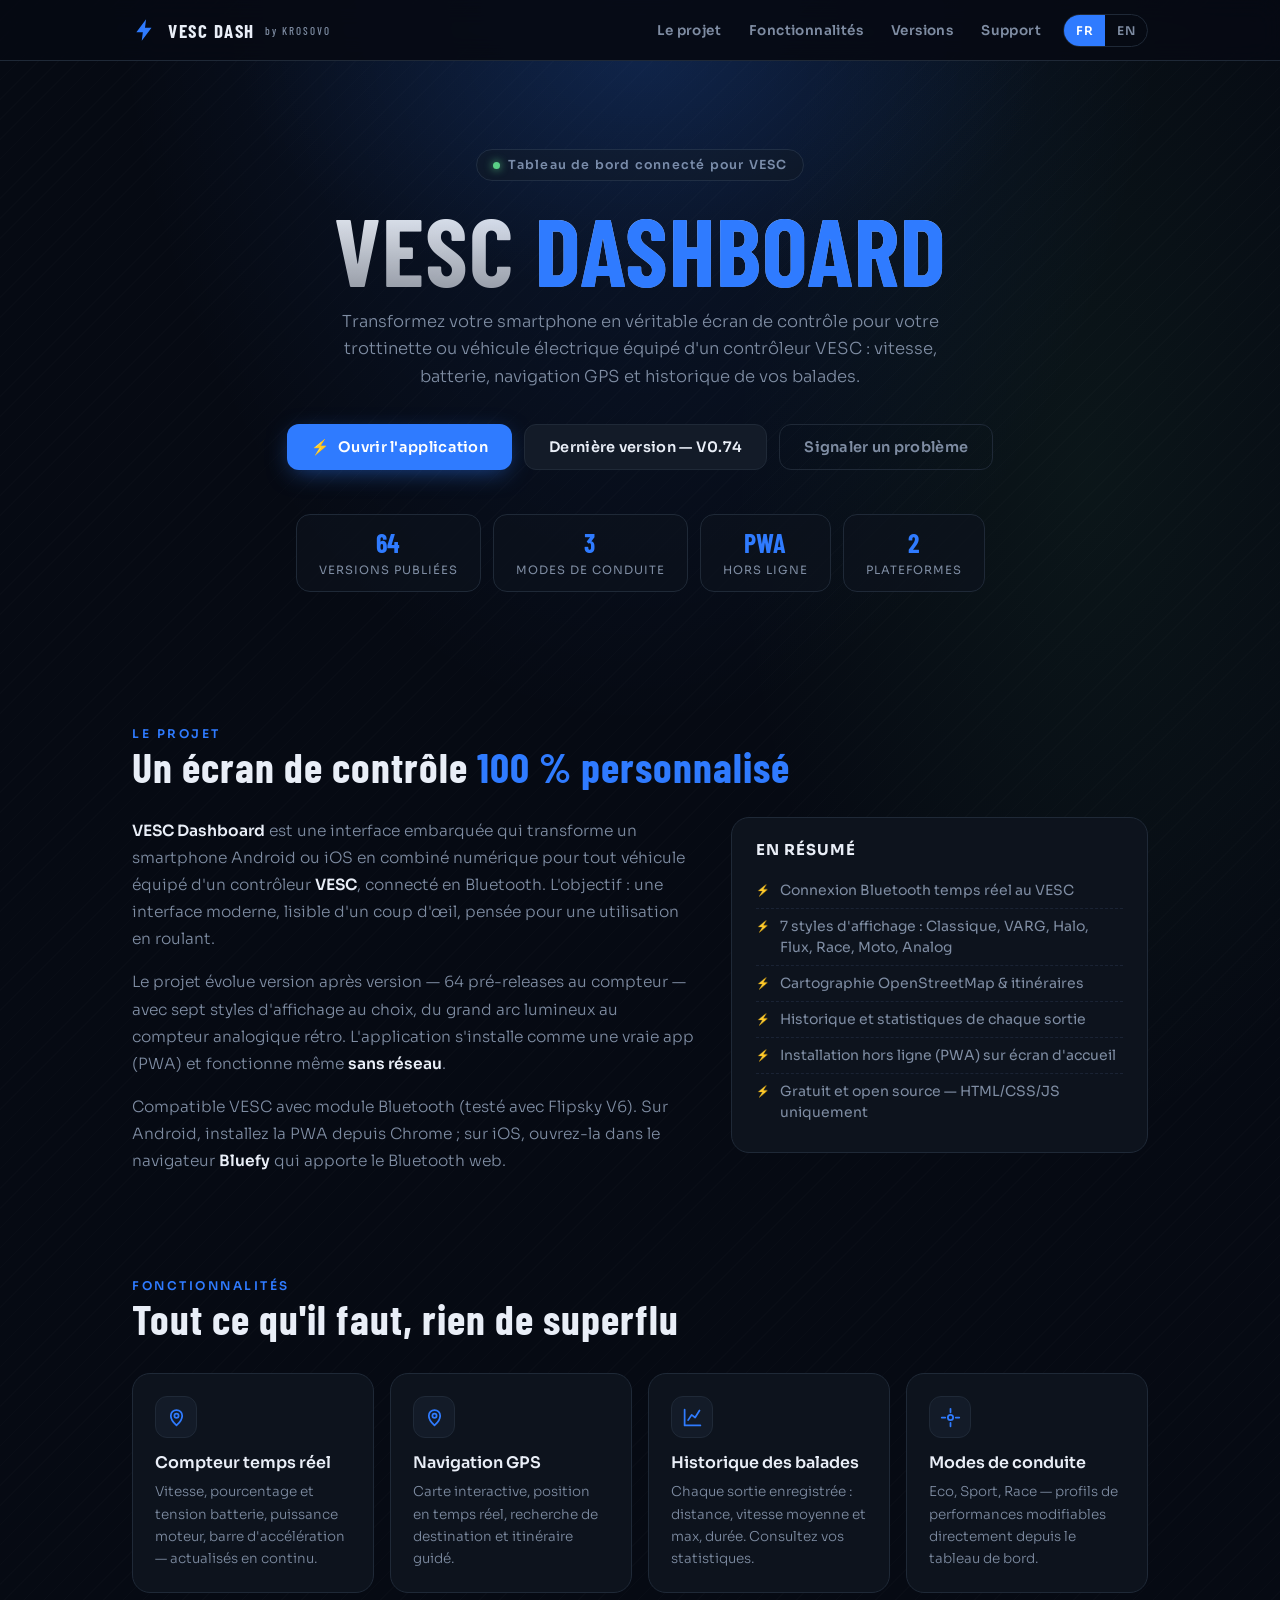
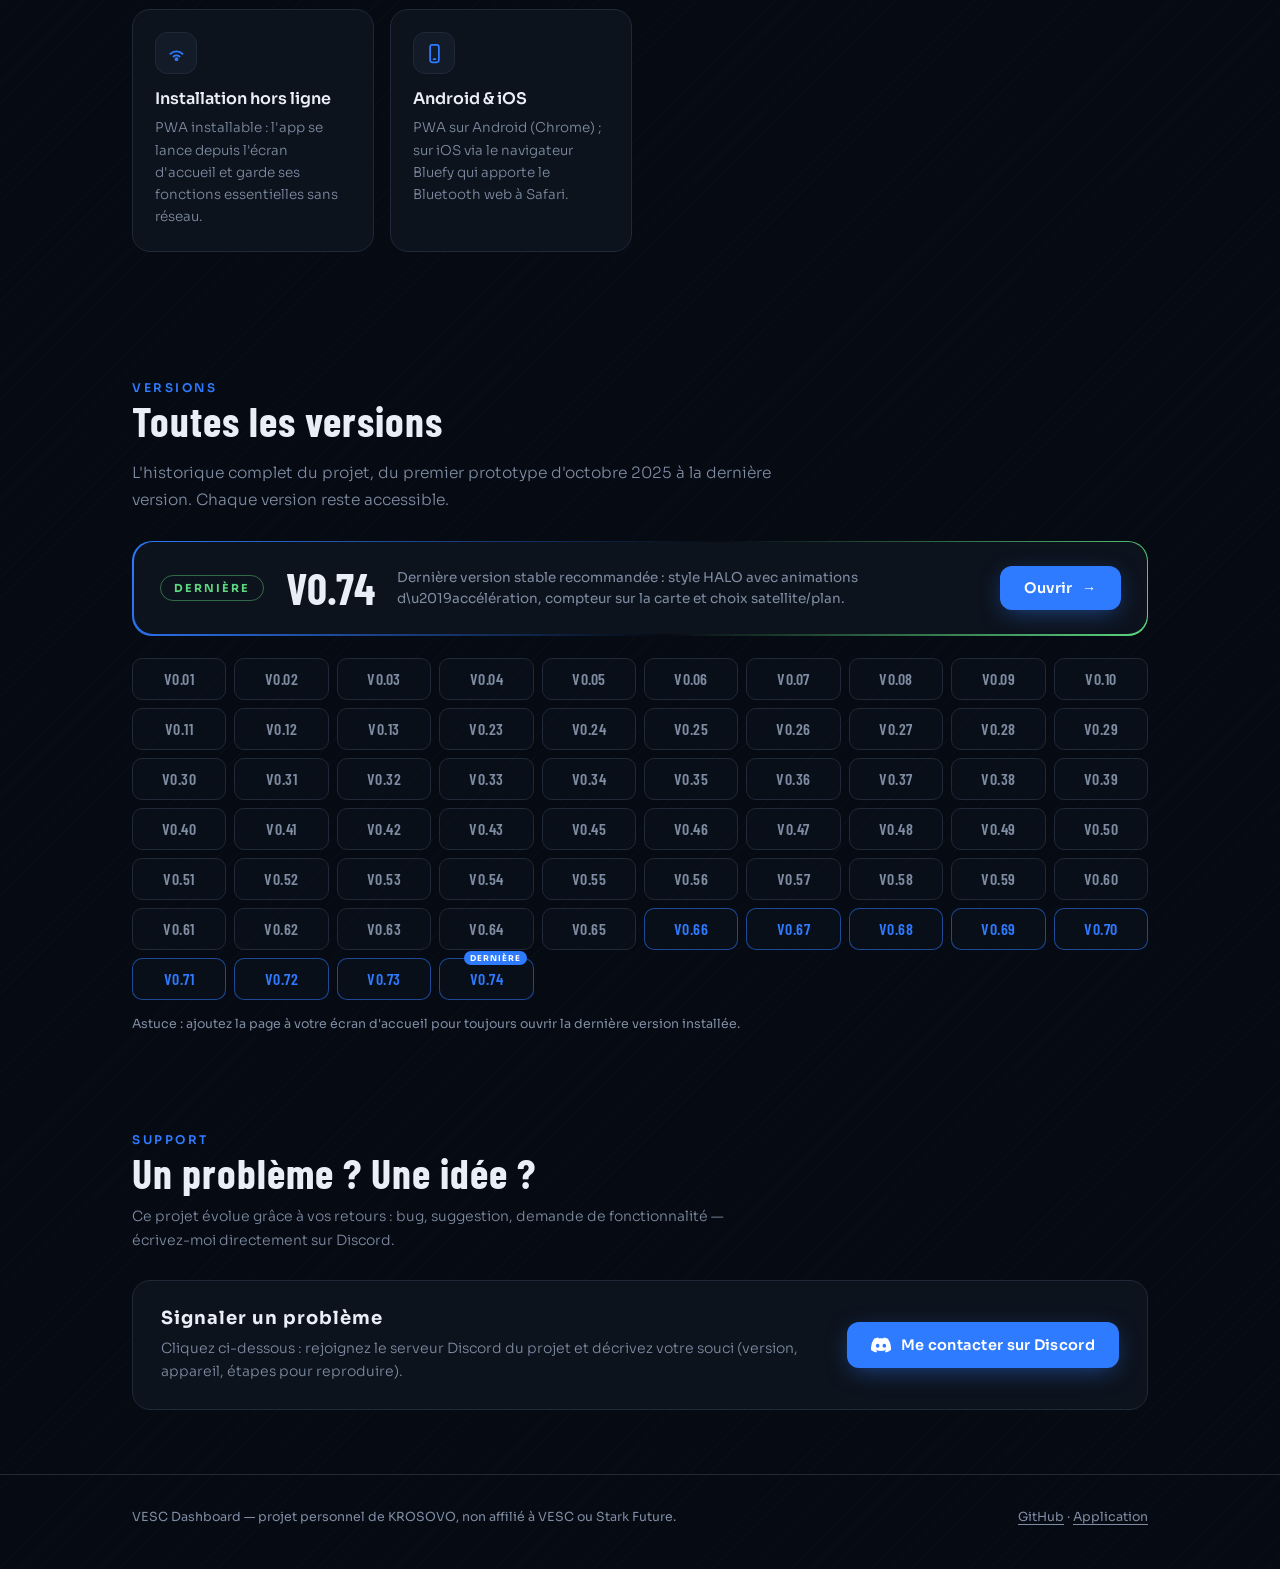
==== commit 96893fc2: "V0.74 : style STARK renommé HALO, animations d'accélération au centre, compteur HALO sur la carte, t" ====
--- a/index.html
+++ b/index.html
@@ -232,11 +232,11 @@
       Transformez votre smartphone en véritable écran de contrôle pour votre trottinette ou véhicule électrique équipé d'un contrôleur VESC : vitesse, batterie, navigation GPS et historique de vos balades.</p>
     <div class="cta">
       <button class="btn p" onclick="openPlatform()">⚡ <span data-fr="Ouvrir l'application" data-en="Open the app">Ouvrir l'application</span></button>
-      <a class="btn g" href="Pre-Releases/V0.73.html"><span data-fr="Dernière version — V0.73" data-en="Latest version — V0.73">Dernière version — V0.73</span></a>
+      <a class="btn g" href="Pre-Releases/V0.74.html"><span data-fr="Dernière version — V0.74" data-en="Latest version — V0.74">Dernière version — V0.74</span></a>
       <button class="btn o" onclick="openModal()"><span data-fr="Signaler un problème" data-en="Report an issue">Signaler un problème</span></button>
     </div>
     <div class="stats">
-      <div class="stat"><b>63</b><span data-fr="versions publiées" data-en="published versions">versions publiées</span></div>
+      <div class="stat"><b>64</b><span data-fr="versions publiées" data-en="published versions">versions publiées</span></div>
       <div class="stat"><b>3</b><span data-fr="modes de conduite" data-en="riding modes">modes de conduite</span></div>
       <div class="stat"><b>PWA</b><span data-fr="hors ligne" data-en="works offline">hors ligne</span></div>
       <div class="stat"><b>2</b><span data-fr="plateformes" data-en="platforms">plateformes</span></div>
@@ -253,8 +253,8 @@
         <p data-fr="<b>VESC Dashboard</b> est une interface embarquée qui transforme un smartphone Android ou iOS en combiné numérique pour tout véhicule équipé d'un contrôleur <b>VESC</b>, connecté en Bluetooth. L'objectif : une interface moderne, lisible d'un coup d'œil, pensée pour une utilisation en roulant."
            data-en="<b>VESC Dashboard</b> is an embedded interface that turns an Android or iOS smartphone into a digital gauge cluster for any vehicle fitted with a <b>VESC</b> controller, connected over Bluetooth. The goal: a modern, glanceable interface designed for use while riding.">
           <b>VESC Dashboard</b> est une interface embarquée qui transforme un smartphone Android ou iOS en combiné numérique pour tout véhicule équipé d'un contrôleur <b>VESC</b>, connecté en Bluetooth. L'objectif : une interface moderne, lisible d'un coup d'œil, pensée pour une utilisation en roulant.</p>
-        <p data-fr="Le projet évolue version après version — 63 pré-releases au compteur — avec sept styles d'affichage au choix, du grand arc lumineux au compteur analogique rétro. L'application s'installe comme une vraie app (PWA) et fonctionne même <b>sans réseau</b>."
-           data-en="The project grows release after release — 63 pre-releases so far — with seven display styles to choose from, from the bright arc to the retro analog cluster. The app installs like a real app (PWA) and even works <b>offline</b>.">
+        <p data-fr="Le projet évolue version après version — 64 pré-releases au compteur — avec sept styles d'affichage au choix, du grand arc lumineux au compteur analogique rétro. L'application s'installe comme une vraie app (PWA) et fonctionne même <b>sans réseau</b>."
+           data-en="The project grows release after release — 64 pre-releases so far — with seven display styles to choose from, from the bright arc to the retro analog cluster. The app installs like a real app (PWA) and even works <b>offline</b>.">
           Le projet évolue version après version — 60 pré-releases au compteur — avec six styles d'affichage au choix, du grand arc lumineux au compteur analogique rétro. L'application s'installe comme une vraie app (PWA) et fonctionne même <b>sans réseau</b>.</p>
         <p data-fr="Compatible VESC avec module Bluetooth (testé avec Flipsky V6). Sur Android, installez la PWA depuis Chrome ; sur iOS, ouvrez-la dans le navigateur <b>Bluefy</b> qui apporte le Bluetooth web."
            data-en="Works with any VESC fitted with a Bluetooth module (tested with Flipsky V6). On Android, install the PWA from Chrome; on iOS, open it in the <b>Bluefy</b> browser which brings Web Bluetooth to your device.">
@@ -264,7 +264,7 @@
         <h3 data-fr="EN RÉSUMÉ" data-en="IN SHORT">EN RÉSUMÉ</h3>
         <ul>
           <li data-fr="Connexion Bluetooth temps réel au VESC" data-en="Real-time Bluetooth link to the VESC">Connexion Bluetooth temps réel au VESC</li>
-          <li data-fr="7 styles d'affichage : Classique, VARG, Stark, Flux, Race, Moto, Analog" data-en="7 display styles: Classic, VARG, Stark, Flux, Race, Moto, Analog">6 styles d'affichage : Classique, VARG, Flux, Race, Moto, Analog</li>
+          <li data-fr="7 styles d'affichage : Classique, VARG, Halo, Flux, Race, Moto, Analog" data-en="7 display styles: Classic, VARG, Halo, Flux, Race, Moto, Analog">6 styles d'affichage : Classique, VARG, Flux, Race, Moto, Analog</li>
           <li data-fr="Cartographie OpenStreetMap & itinéraires" data-en="OpenStreetMap mapping & routes">Cartographie OpenStreetMap &amp; itinéraires</li>
           <li data-fr="Historique et statistiques de chaque sortie" data-en="History and stats for every ride">Historique et statistiques de chaque sortie</li>
           <li data-fr="Installation hors ligne (PWA) sur écran d'accueil" data-en="Offline install (PWA) on your home screen">Installation hors ligne (PWA) sur écran d'accueil</li>
@@ -310,8 +310,8 @@
     <div class="latest">
       <div class="in">
         <span class="tag" data-fr="DERNIÈRE" data-en="LATEST">DERNIÈRE</span>
-        <span class="v">V0.73</span>
-        <span class="d" data-fr="Dernière version stable recommandée : style STARK et choix de carte satellite ou plan dans les réglages." data-en="Latest recommended stable release: STARK style and a satellite or street map choice in settings.">Dernière version stable recommandée : assistant de configuration adaptatif, carte GPS en mode Stark et bien plus.</span>
+        <span class="v">V0.74</span>
+        <span class="d" data-fr="Dernière version stable recommandée : style HALO avec animations d\u2019accélération, compteur sur la carte et choix satellite/plan." data-en="Latest recommended stable release: HALO style with acceleration animations, an on-map gauge and a satellite/street map choice.">Dernière version stable recommandée : assistant de configuration adaptatif, carte GPS en mode Stark et bien plus.</span>
         <a class="btn p go" href="Pre-Releases/V0.70.html"><span data-fr="Ouvrir" data-en="Open">Ouvrir</span> →</a>
       </div>
     </div>
@@ -378,7 +378,8 @@
     <a class="chip hot" href="Pre-Releases/V0.70.html" title="V0.70">V0.70</a>
     <a class="chip hot" href="Pre-Releases/V0.71.html" title="V0.71">V0.71</a>
     <a class="chip hot" href="Pre-Releases/V0.72.html" title="V0.72">V0.72</a>
-    <a class="chip hot" href="Pre-Releases/V0.73.html" title="V0.73"><small>DERNIÈRE</small>V0.73</a>
+    <a class="chip hot" href="Pre-Releases/V0.73.html" title="V0.73">V0.73</a>
+    <a class="chip hot" href="Pre-Releases/V0.74.html" title="V0.74"><small>DERNIÈRE</small>V0.74</a>
     </div>
     <p class="vnote" data-fr="Astuce : ajoutez la page à votre écran d'accueil pour toujours ouvrir la dernière version installée." data-en="Tip: add the app to your home screen to always open the latest installed version.">Astuce : ajoutez la page à votre écran d'accueil pour toujours ouvrir la dernière version installée.</p>
   </div>
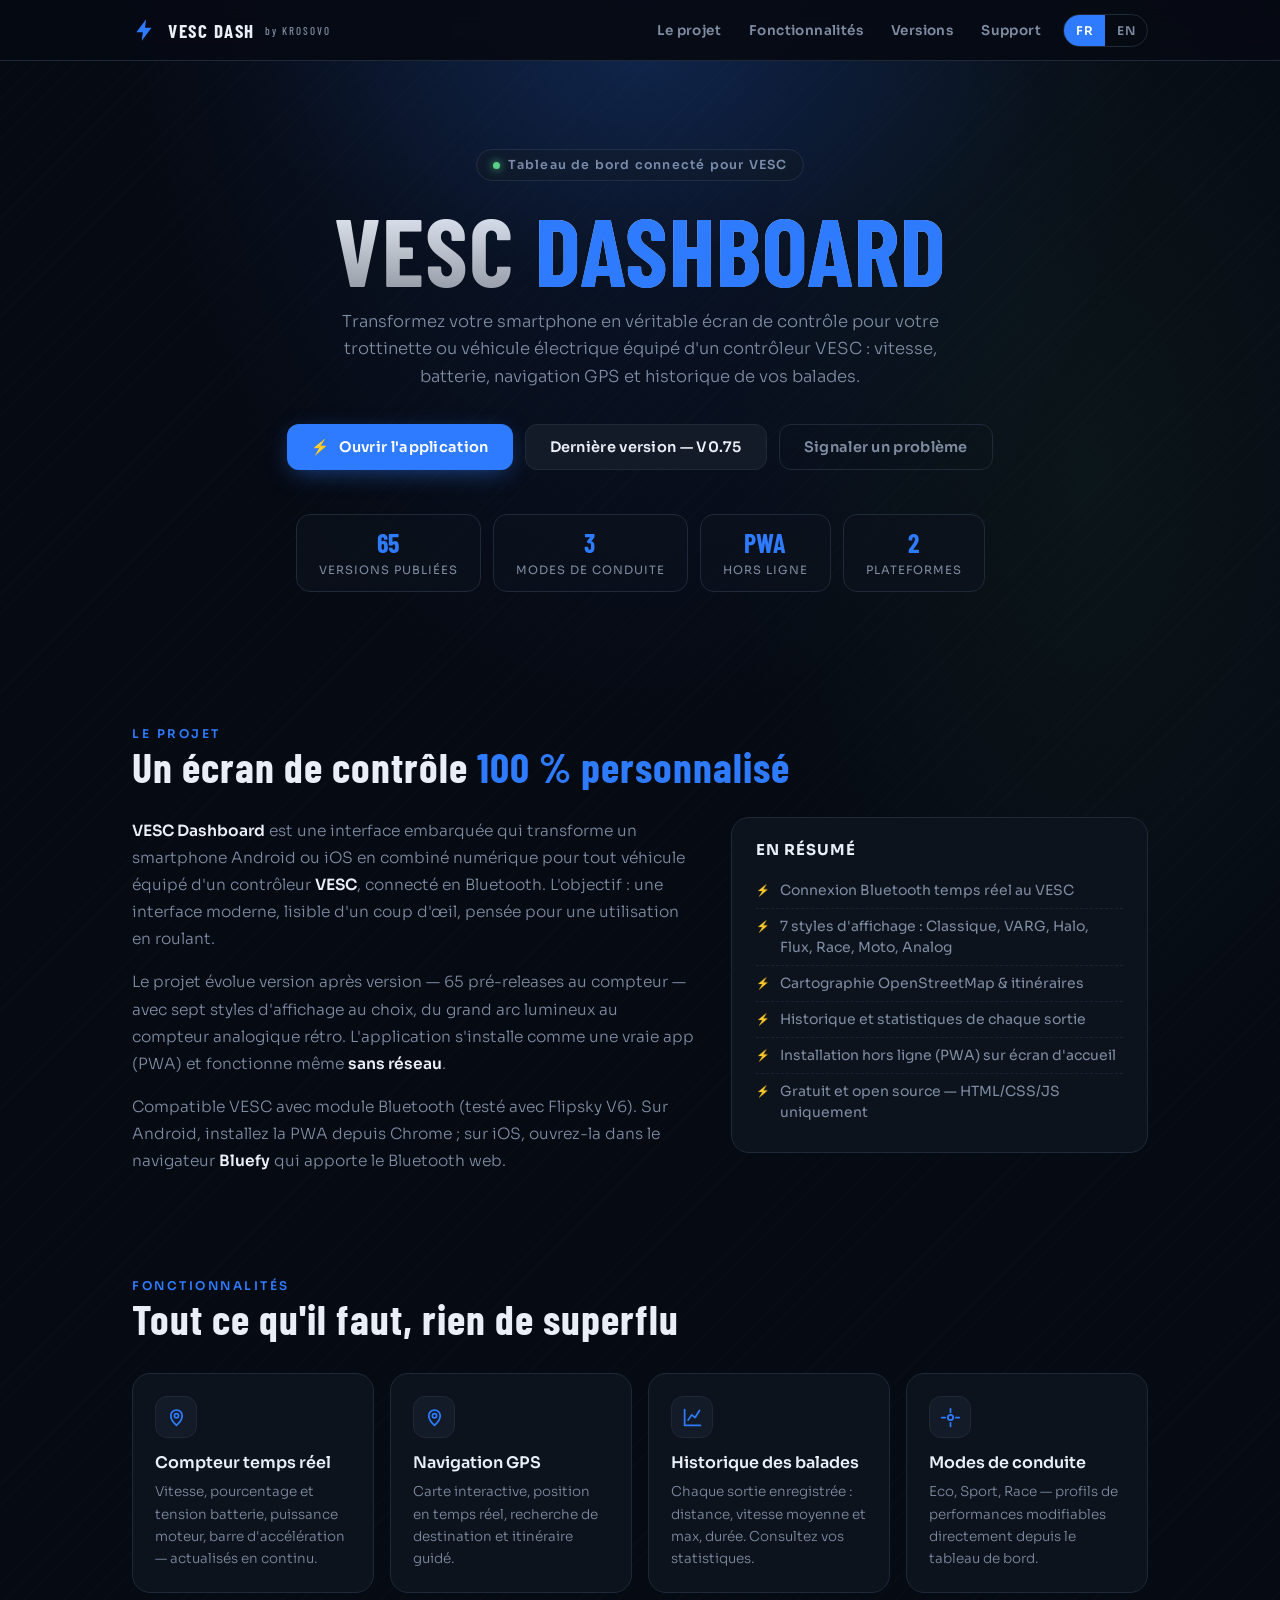
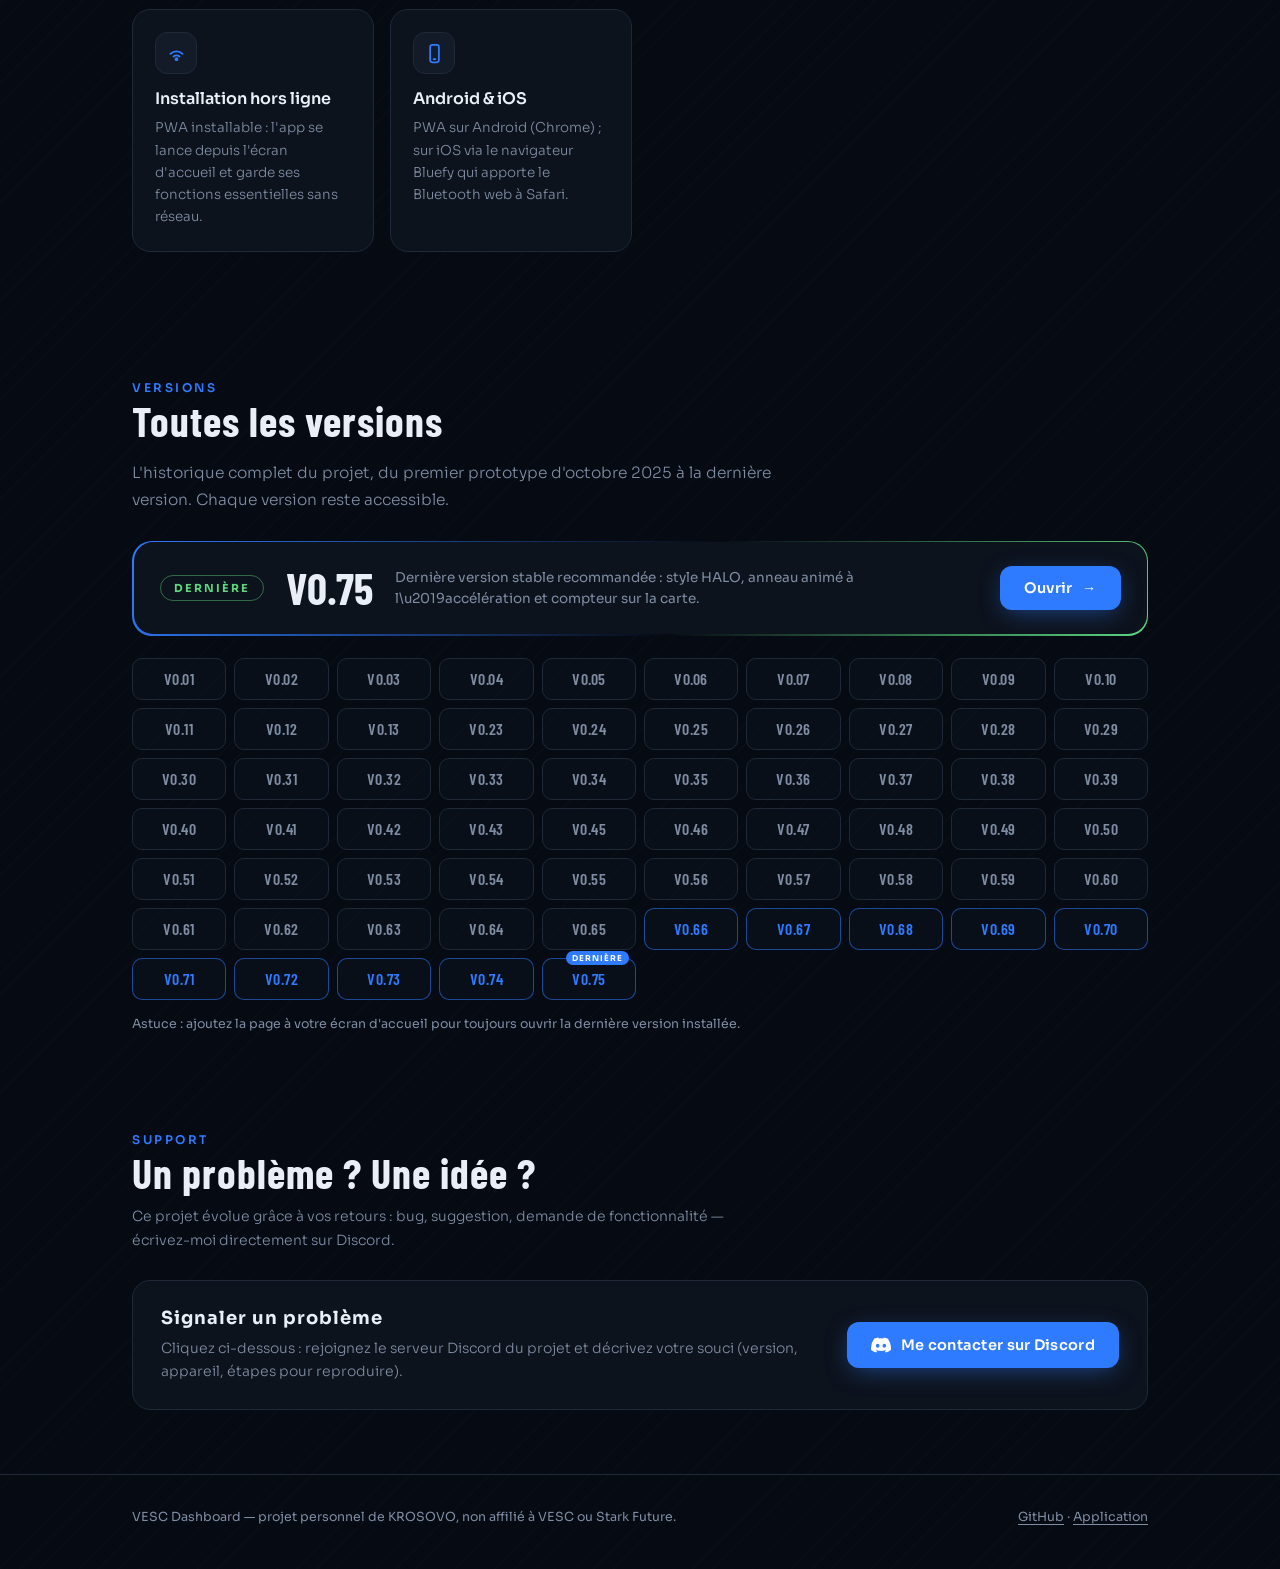
==== commit 119fb63c: "V0.75 : anneau HALO animé — segment d'énergie rotatif, épaisseur et luminosité réactives au courant" ====
--- a/index.html
+++ b/index.html
@@ -232,11 +232,11 @@
       Transformez votre smartphone en véritable écran de contrôle pour votre trottinette ou véhicule électrique équipé d'un contrôleur VESC : vitesse, batterie, navigation GPS et historique de vos balades.</p>
     <div class="cta">
       <button class="btn p" onclick="openPlatform()">⚡ <span data-fr="Ouvrir l'application" data-en="Open the app">Ouvrir l'application</span></button>
-      <a class="btn g" href="Pre-Releases/V0.74.html"><span data-fr="Dernière version — V0.74" data-en="Latest version — V0.74">Dernière version — V0.74</span></a>
+      <a class="btn g" href="Pre-Releases/V0.75.html"><span data-fr="Dernière version — V0.75" data-en="Latest version — V0.74">Dernière version — V0.75</span></a>
       <button class="btn o" onclick="openModal()"><span data-fr="Signaler un problème" data-en="Report an issue">Signaler un problème</span></button>
     </div>
     <div class="stats">
-      <div class="stat"><b>64</b><span data-fr="versions publiées" data-en="published versions">versions publiées</span></div>
+      <div class="stat"><b>65</b><span data-fr="versions publiées" data-en="published versions">versions publiées</span></div>
       <div class="stat"><b>3</b><span data-fr="modes de conduite" data-en="riding modes">modes de conduite</span></div>
       <div class="stat"><b>PWA</b><span data-fr="hors ligne" data-en="works offline">hors ligne</span></div>
       <div class="stat"><b>2</b><span data-fr="plateformes" data-en="platforms">plateformes</span></div>
@@ -253,8 +253,8 @@
         <p data-fr="<b>VESC Dashboard</b> est une interface embarquée qui transforme un smartphone Android ou iOS en combiné numérique pour tout véhicule équipé d'un contrôleur <b>VESC</b>, connecté en Bluetooth. L'objectif : une interface moderne, lisible d'un coup d'œil, pensée pour une utilisation en roulant."
            data-en="<b>VESC Dashboard</b> is an embedded interface that turns an Android or iOS smartphone into a digital gauge cluster for any vehicle fitted with a <b>VESC</b> controller, connected over Bluetooth. The goal: a modern, glanceable interface designed for use while riding.">
           <b>VESC Dashboard</b> est une interface embarquée qui transforme un smartphone Android ou iOS en combiné numérique pour tout véhicule équipé d'un contrôleur <b>VESC</b>, connecté en Bluetooth. L'objectif : une interface moderne, lisible d'un coup d'œil, pensée pour une utilisation en roulant.</p>
-        <p data-fr="Le projet évolue version après version — 64 pré-releases au compteur — avec sept styles d'affichage au choix, du grand arc lumineux au compteur analogique rétro. L'application s'installe comme une vraie app (PWA) et fonctionne même <b>sans réseau</b>."
-           data-en="The project grows release after release — 64 pre-releases so far — with seven display styles to choose from, from the bright arc to the retro analog cluster. The app installs like a real app (PWA) and even works <b>offline</b>.">
+        <p data-fr="Le projet évolue version après version — 65 pré-releases au compteur — avec sept styles d'affichage au choix, du grand arc lumineux au compteur analogique rétro. L'application s'installe comme une vraie app (PWA) et fonctionne même <b>sans réseau</b>."
+           data-en="The project grows release after release — 65 pre-releases so far — with seven display styles to choose from, from the bright arc to the retro analog cluster. The app installs like a real app (PWA) and even works <b>offline</b>.">
           Le projet évolue version après version — 60 pré-releases au compteur — avec six styles d'affichage au choix, du grand arc lumineux au compteur analogique rétro. L'application s'installe comme une vraie app (PWA) et fonctionne même <b>sans réseau</b>.</p>
         <p data-fr="Compatible VESC avec module Bluetooth (testé avec Flipsky V6). Sur Android, installez la PWA depuis Chrome ; sur iOS, ouvrez-la dans le navigateur <b>Bluefy</b> qui apporte le Bluetooth web."
            data-en="Works with any VESC fitted with a Bluetooth module (tested with Flipsky V6). On Android, install the PWA from Chrome; on iOS, open it in the <b>Bluefy</b> browser which brings Web Bluetooth to your device.">
@@ -310,8 +310,8 @@
     <div class="latest">
       <div class="in">
         <span class="tag" data-fr="DERNIÈRE" data-en="LATEST">DERNIÈRE</span>
-        <span class="v">V0.74</span>
-        <span class="d" data-fr="Dernière version stable recommandée : style HALO avec animations d\u2019accélération, compteur sur la carte et choix satellite/plan." data-en="Latest recommended stable release: HALO style with acceleration animations, an on-map gauge and a satellite/street map choice.">Dernière version stable recommandée : assistant de configuration adaptatif, carte GPS en mode Stark et bien plus.</span>
+        <span class="v">V0.75</span>
+        <span class="d" data-fr="Dernière version stable recommandée : style HALO, anneau animé à l\u2019accélération et compteur sur la carte." data-en="Latest recommended stable release: HALO style, animated ring under acceleration, on-map gauge.">Dernière version stable recommandée : assistant de configuration adaptatif, carte GPS en mode Stark et bien plus.</span>
         <a class="btn p go" href="Pre-Releases/V0.70.html"><span data-fr="Ouvrir" data-en="Open">Ouvrir</span> →</a>
       </div>
     </div>
@@ -379,7 +379,8 @@
     <a class="chip hot" href="Pre-Releases/V0.71.html" title="V0.71">V0.71</a>
     <a class="chip hot" href="Pre-Releases/V0.72.html" title="V0.72">V0.72</a>
     <a class="chip hot" href="Pre-Releases/V0.73.html" title="V0.73">V0.73</a>
-    <a class="chip hot" href="Pre-Releases/V0.74.html" title="V0.74"><small>DERNIÈRE</small>V0.74</a>
+    <a class="chip hot" href="Pre-Releases/V0.74.html" title="V0.74">V0.74</a>
+    <a class="chip hot" href="Pre-Releases/V0.75.html" title="V0.75"><small>DERNIÈRE</small>V0.75</a>
     </div>
     <p class="vnote" data-fr="Astuce : ajoutez la page à votre écran d'accueil pour toujours ouvrir la dernière version installée." data-en="Tip: add the app to your home screen to always open the latest installed version.">Astuce : ajoutez la page à votre écran d'accueil pour toujours ouvrir la dernière version installée.</p>
   </div>
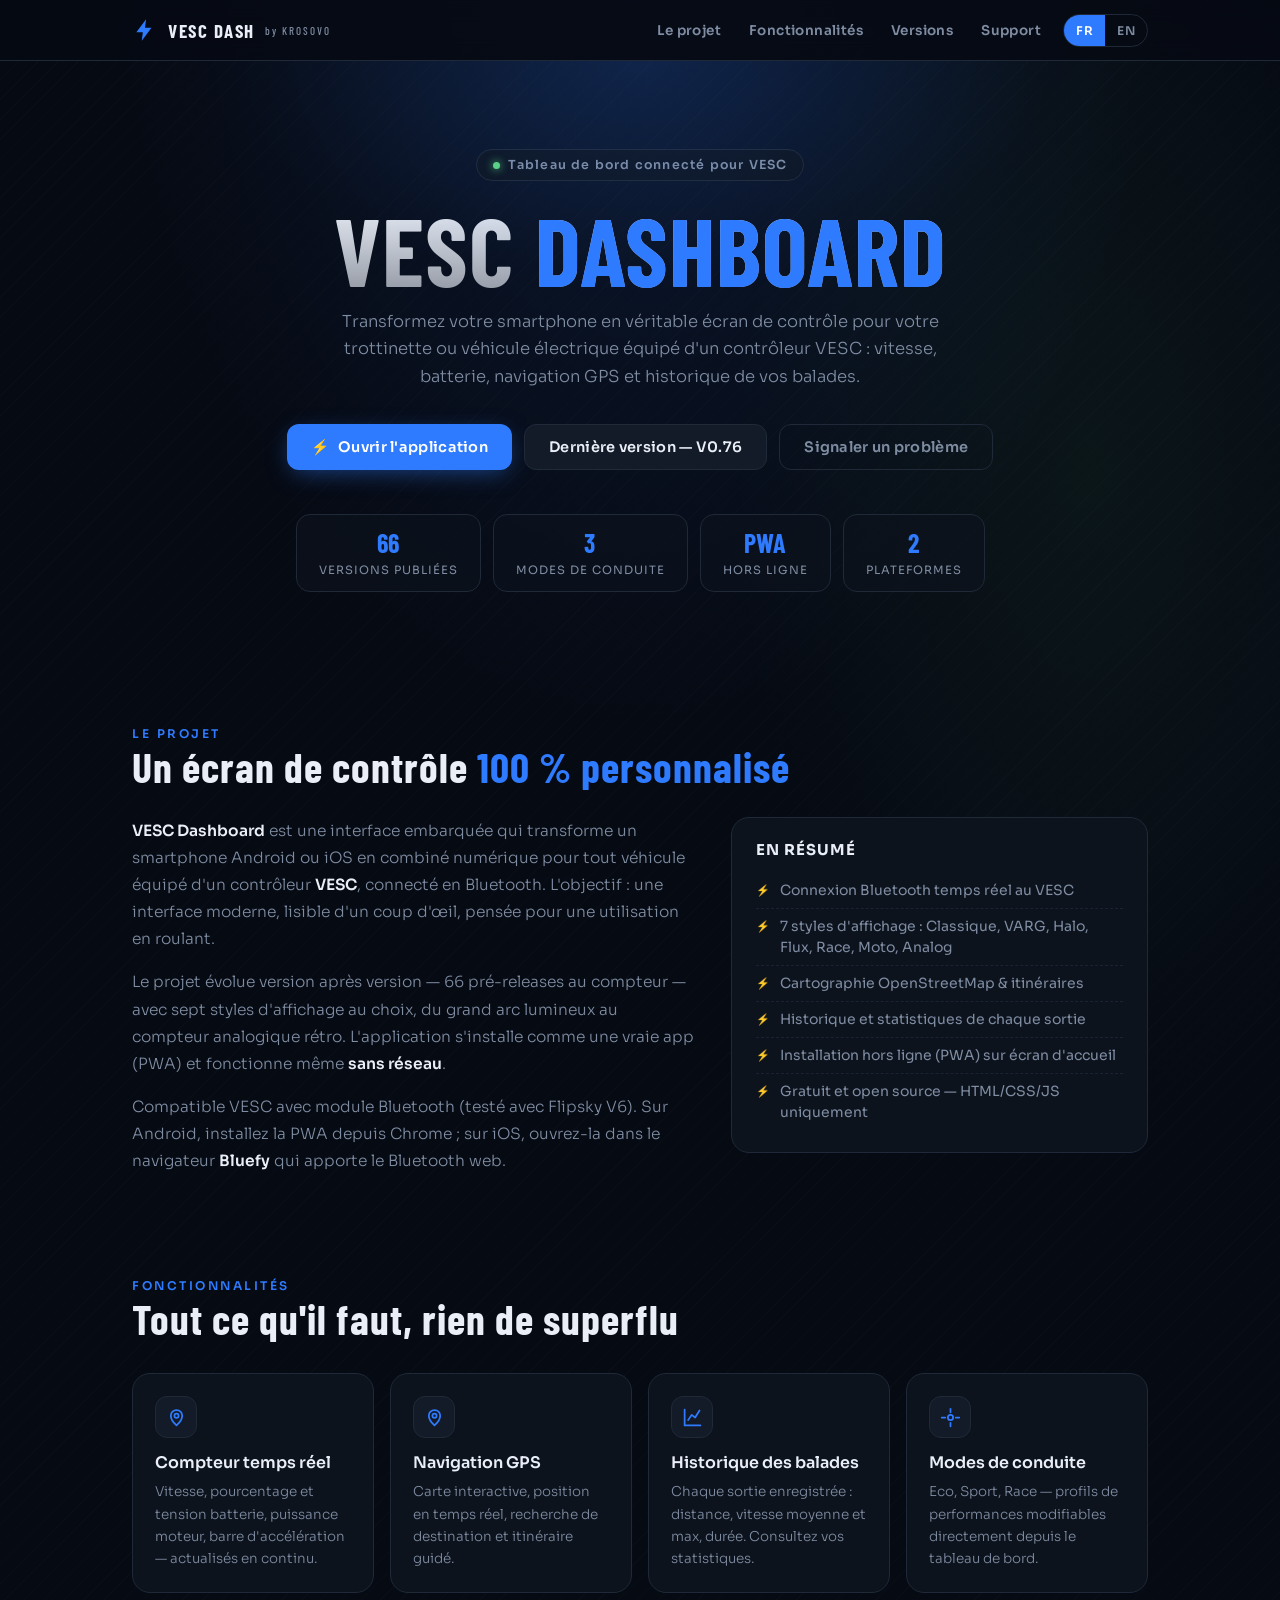
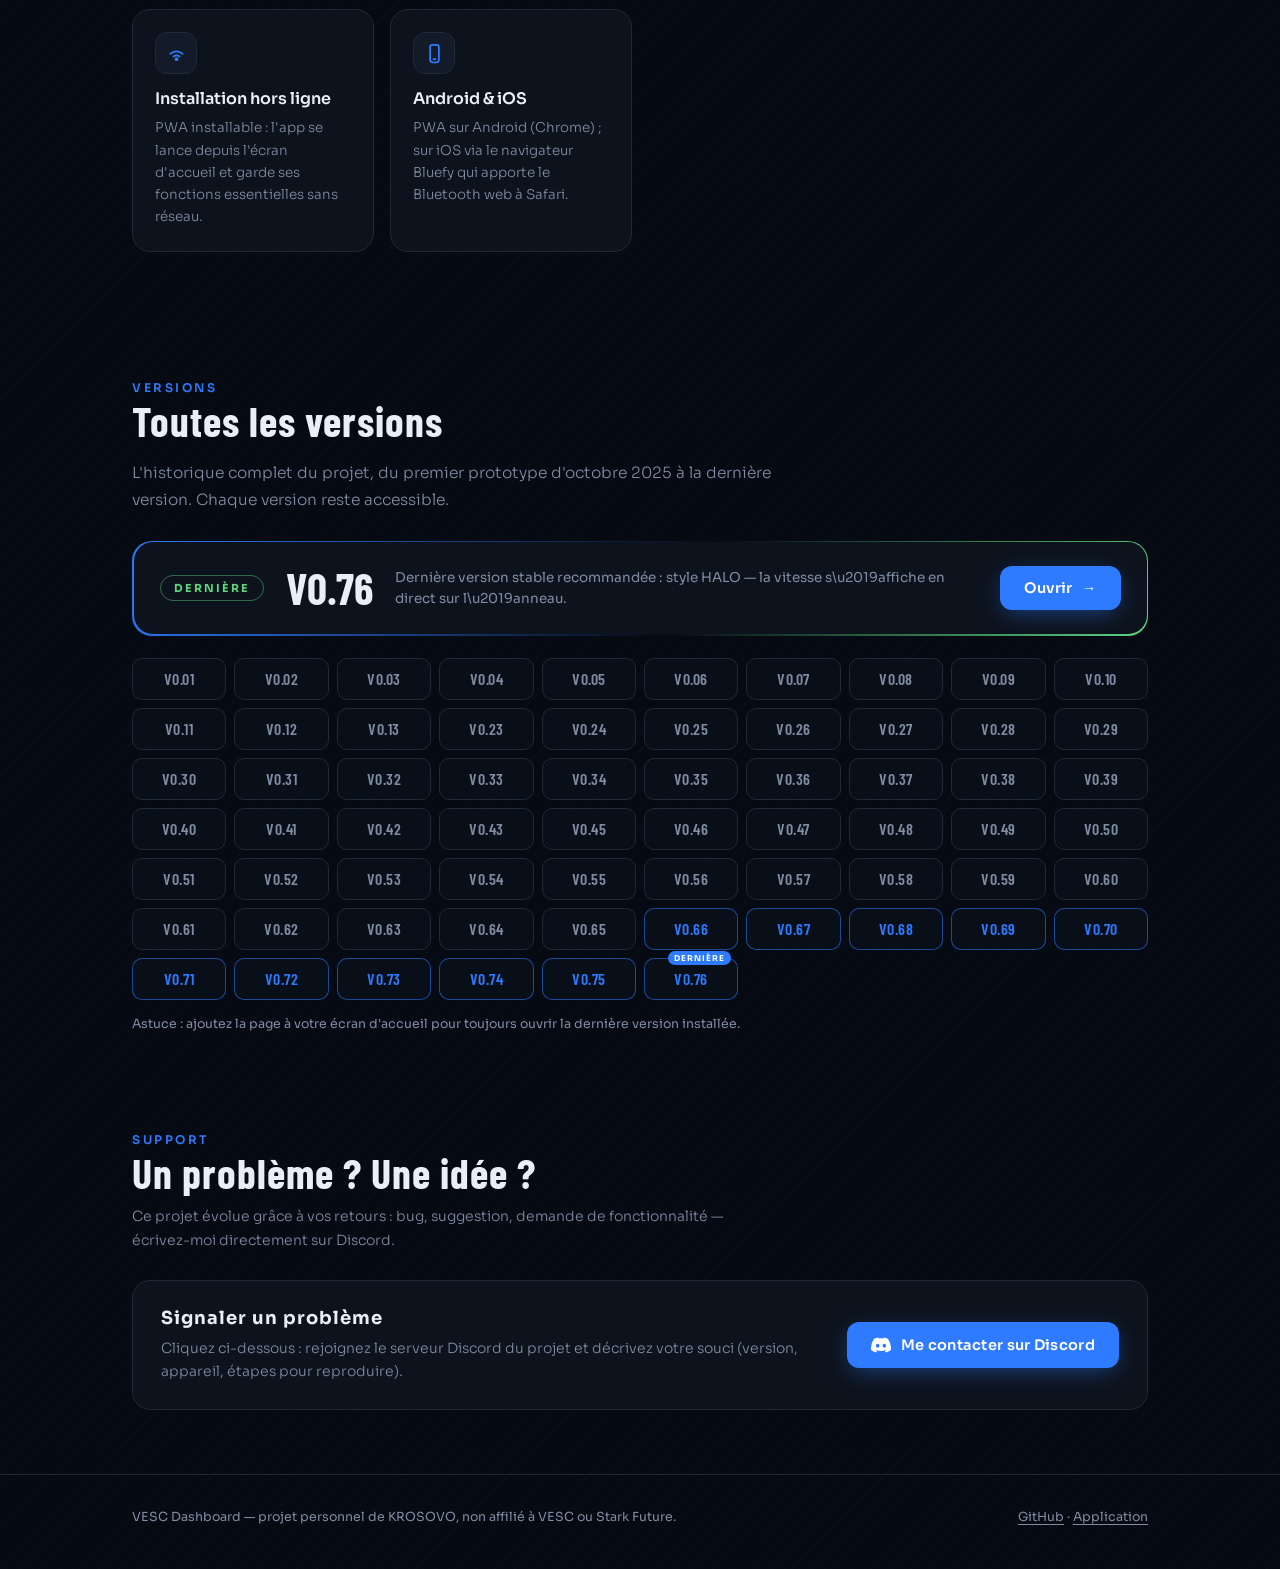
==== commit f8c8e1ea: "V0.76 : arc de progression de la vitesse sur l'anneau HALO avec tête lumineuse suivante" ====
--- a/index.html
+++ b/index.html
@@ -232,11 +232,11 @@
       Transformez votre smartphone en véritable écran de contrôle pour votre trottinette ou véhicule électrique équipé d'un contrôleur VESC : vitesse, batterie, navigation GPS et historique de vos balades.</p>
     <div class="cta">
       <button class="btn p" onclick="openPlatform()">⚡ <span data-fr="Ouvrir l'application" data-en="Open the app">Ouvrir l'application</span></button>
-      <a class="btn g" href="Pre-Releases/V0.75.html"><span data-fr="Dernière version — V0.75" data-en="Latest version — V0.74">Dernière version — V0.75</span></a>
+      <a class="btn g" href="Pre-Releases/V0.76.html"><span data-fr="Dernière version — V0.76" data-en="Latest version — V0.74">Dernière version — V0.75</span></a>
       <button class="btn o" onclick="openModal()"><span data-fr="Signaler un problème" data-en="Report an issue">Signaler un problème</span></button>
     </div>
     <div class="stats">
-      <div class="stat"><b>65</b><span data-fr="versions publiées" data-en="published versions">versions publiées</span></div>
+      <div class="stat"><b>66</b><span data-fr="versions publiées" data-en="published versions">versions publiées</span></div>
       <div class="stat"><b>3</b><span data-fr="modes de conduite" data-en="riding modes">modes de conduite</span></div>
       <div class="stat"><b>PWA</b><span data-fr="hors ligne" data-en="works offline">hors ligne</span></div>
       <div class="stat"><b>2</b><span data-fr="plateformes" data-en="platforms">plateformes</span></div>
@@ -253,8 +253,8 @@
         <p data-fr="<b>VESC Dashboard</b> est une interface embarquée qui transforme un smartphone Android ou iOS en combiné numérique pour tout véhicule équipé d'un contrôleur <b>VESC</b>, connecté en Bluetooth. L'objectif : une interface moderne, lisible d'un coup d'œil, pensée pour une utilisation en roulant."
            data-en="<b>VESC Dashboard</b> is an embedded interface that turns an Android or iOS smartphone into a digital gauge cluster for any vehicle fitted with a <b>VESC</b> controller, connected over Bluetooth. The goal: a modern, glanceable interface designed for use while riding.">
           <b>VESC Dashboard</b> est une interface embarquée qui transforme un smartphone Android ou iOS en combiné numérique pour tout véhicule équipé d'un contrôleur <b>VESC</b>, connecté en Bluetooth. L'objectif : une interface moderne, lisible d'un coup d'œil, pensée pour une utilisation en roulant.</p>
-        <p data-fr="Le projet évolue version après version — 65 pré-releases au compteur — avec sept styles d'affichage au choix, du grand arc lumineux au compteur analogique rétro. L'application s'installe comme une vraie app (PWA) et fonctionne même <b>sans réseau</b>."
-           data-en="The project grows release after release — 65 pre-releases so far — with seven display styles to choose from, from the bright arc to the retro analog cluster. The app installs like a real app (PWA) and even works <b>offline</b>.">
+        <p data-fr="Le projet évolue version après version — 66 pré-releases au compteur — avec sept styles d'affichage au choix, du grand arc lumineux au compteur analogique rétro. L'application s'installe comme une vraie app (PWA) et fonctionne même <b>sans réseau</b>."
+           data-en="The project grows release after release — 66 pre-releases so far — with seven display styles to choose from, from the bright arc to the retro analog cluster. The app installs like a real app (PWA) and even works <b>offline</b>.">
           Le projet évolue version après version — 60 pré-releases au compteur — avec six styles d'affichage au choix, du grand arc lumineux au compteur analogique rétro. L'application s'installe comme une vraie app (PWA) et fonctionne même <b>sans réseau</b>.</p>
         <p data-fr="Compatible VESC avec module Bluetooth (testé avec Flipsky V6). Sur Android, installez la PWA depuis Chrome ; sur iOS, ouvrez-la dans le navigateur <b>Bluefy</b> qui apporte le Bluetooth web."
            data-en="Works with any VESC fitted with a Bluetooth module (tested with Flipsky V6). On Android, install the PWA from Chrome; on iOS, open it in the <b>Bluefy</b> browser which brings Web Bluetooth to your device.">
@@ -310,8 +310,8 @@
     <div class="latest">
       <div class="in">
         <span class="tag" data-fr="DERNIÈRE" data-en="LATEST">DERNIÈRE</span>
-        <span class="v">V0.75</span>
-        <span class="d" data-fr="Dernière version stable recommandée : style HALO, anneau animé à l\u2019accélération et compteur sur la carte." data-en="Latest recommended stable release: HALO style, animated ring under acceleration, on-map gauge.">Dernière version stable recommandée : assistant de configuration adaptatif, carte GPS en mode Stark et bien plus.</span>
+        <span class="v">V0.76</span>
+        <span class="d" data-fr="Dernière version stable recommandée : style HALO — la vitesse s\u2019affiche en direct sur l\u2019anneau." data-en="Latest recommended stable release: HALO style — speed now animates live on the ring.">Dernière version stable recommandée : assistant de configuration adaptatif, carte GPS en mode Stark et bien plus.</span>
         <a class="btn p go" href="Pre-Releases/V0.70.html"><span data-fr="Ouvrir" data-en="Open">Ouvrir</span> →</a>
       </div>
     </div>
@@ -380,7 +380,8 @@
     <a class="chip hot" href="Pre-Releases/V0.72.html" title="V0.72">V0.72</a>
     <a class="chip hot" href="Pre-Releases/V0.73.html" title="V0.73">V0.73</a>
     <a class="chip hot" href="Pre-Releases/V0.74.html" title="V0.74">V0.74</a>
-    <a class="chip hot" href="Pre-Releases/V0.75.html" title="V0.75"><small>DERNIÈRE</small>V0.75</a>
+    <a class="chip hot" href="Pre-Releases/V0.75.html" title="V0.75">V0.75</a>
+    <a class="chip hot" href="Pre-Releases/V0.76.html" title="V0.76"><small>DERNIÈRE</small>V0.76</a>
     </div>
     <p class="vnote" data-fr="Astuce : ajoutez la page à votre écran d'accueil pour toujours ouvrir la dernière version installée." data-en="Tip: add the app to your home screen to always open the latest installed version.">Astuce : ajoutez la page à votre écran d'accueil pour toujours ouvrir la dernière version installée.</p>
   </div>
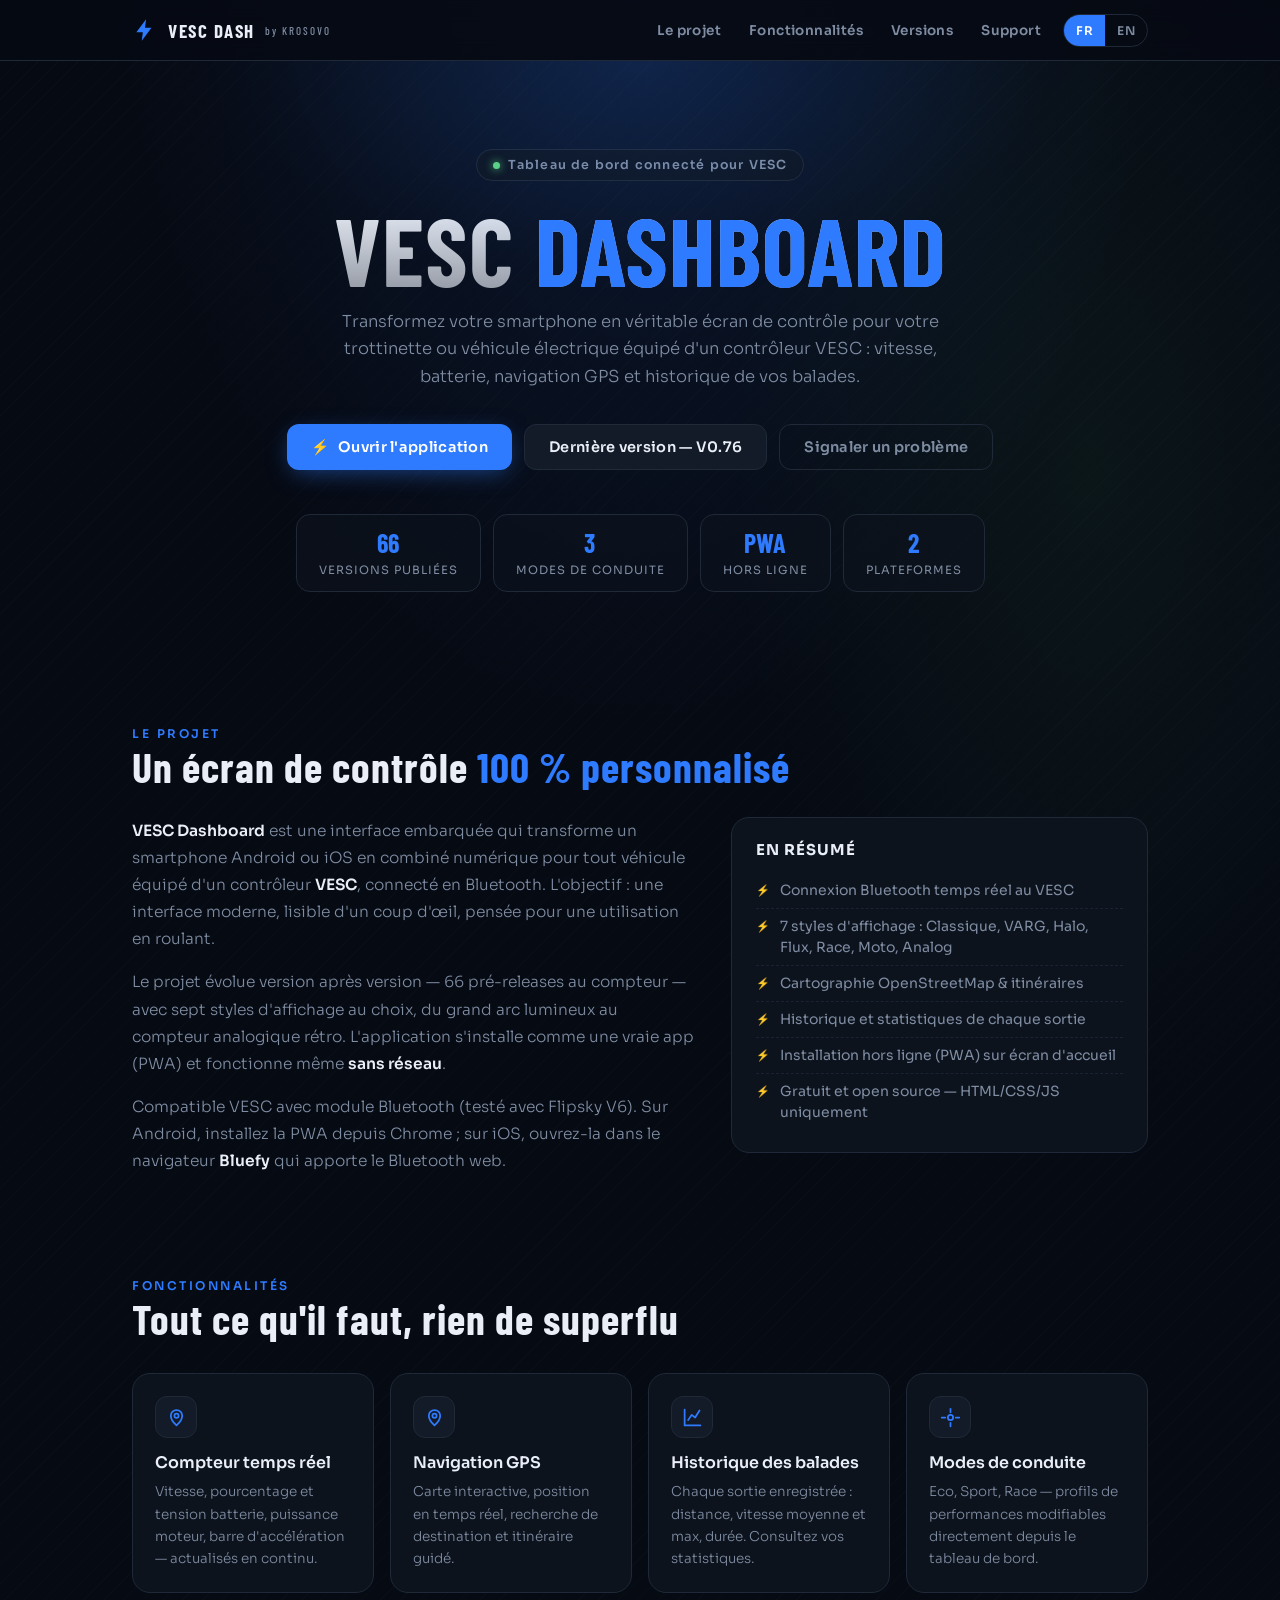
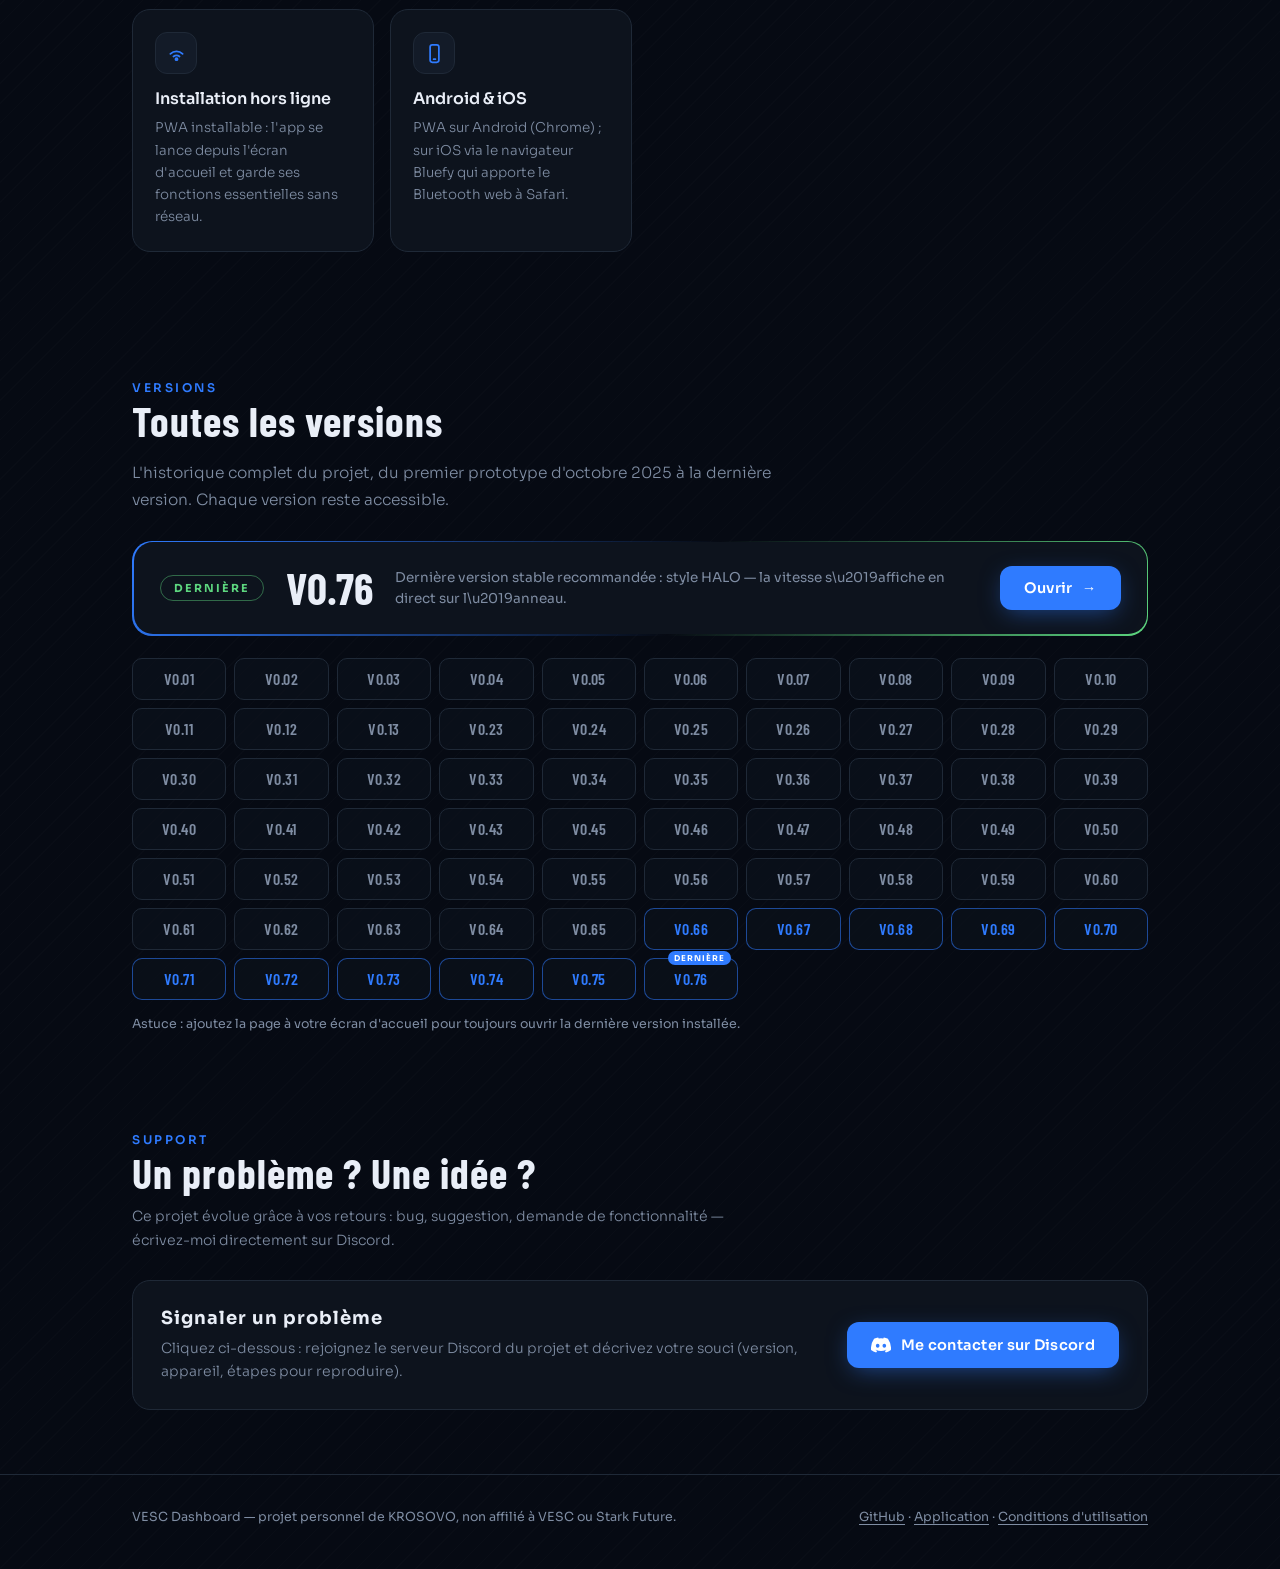
==== commit df8c73ff: "Footer : lien vers conditions.html" ====
--- a/index.html
+++ b/index.html
@@ -408,7 +408,7 @@
 <footer>
   <div class="wrap">
     <span data-fr="VESC Dashboard — projet personnel de KROSOVO, non affilié à VESC ou Stark Future." data-en="VESC Dashboard — a personal project by KROSOVO, not affiliated with VESC or Stark Future.">VESC Dashboard — projet personnel de KROSOVO, non affilié à VESC ou Stark Future.</span>
-    <span><a href="https://github.com/clementdbs2-del/vesc-dashboard">GitHub</a> · <a href="app/" data-fr="Application" data-en="App">Application</a></span>
+    <span><a href="https://github.com/clementdbs2-del/vesc-dashboard">GitHub</a> · <a href="app/" data-fr="Application" data-en="App">Application</a> · <a href="conditions.html" data-fr="Conditions d'utilisation" data-en="Terms of use">Conditions d'utilisation</a></span>
   </div>
 </footer>
 
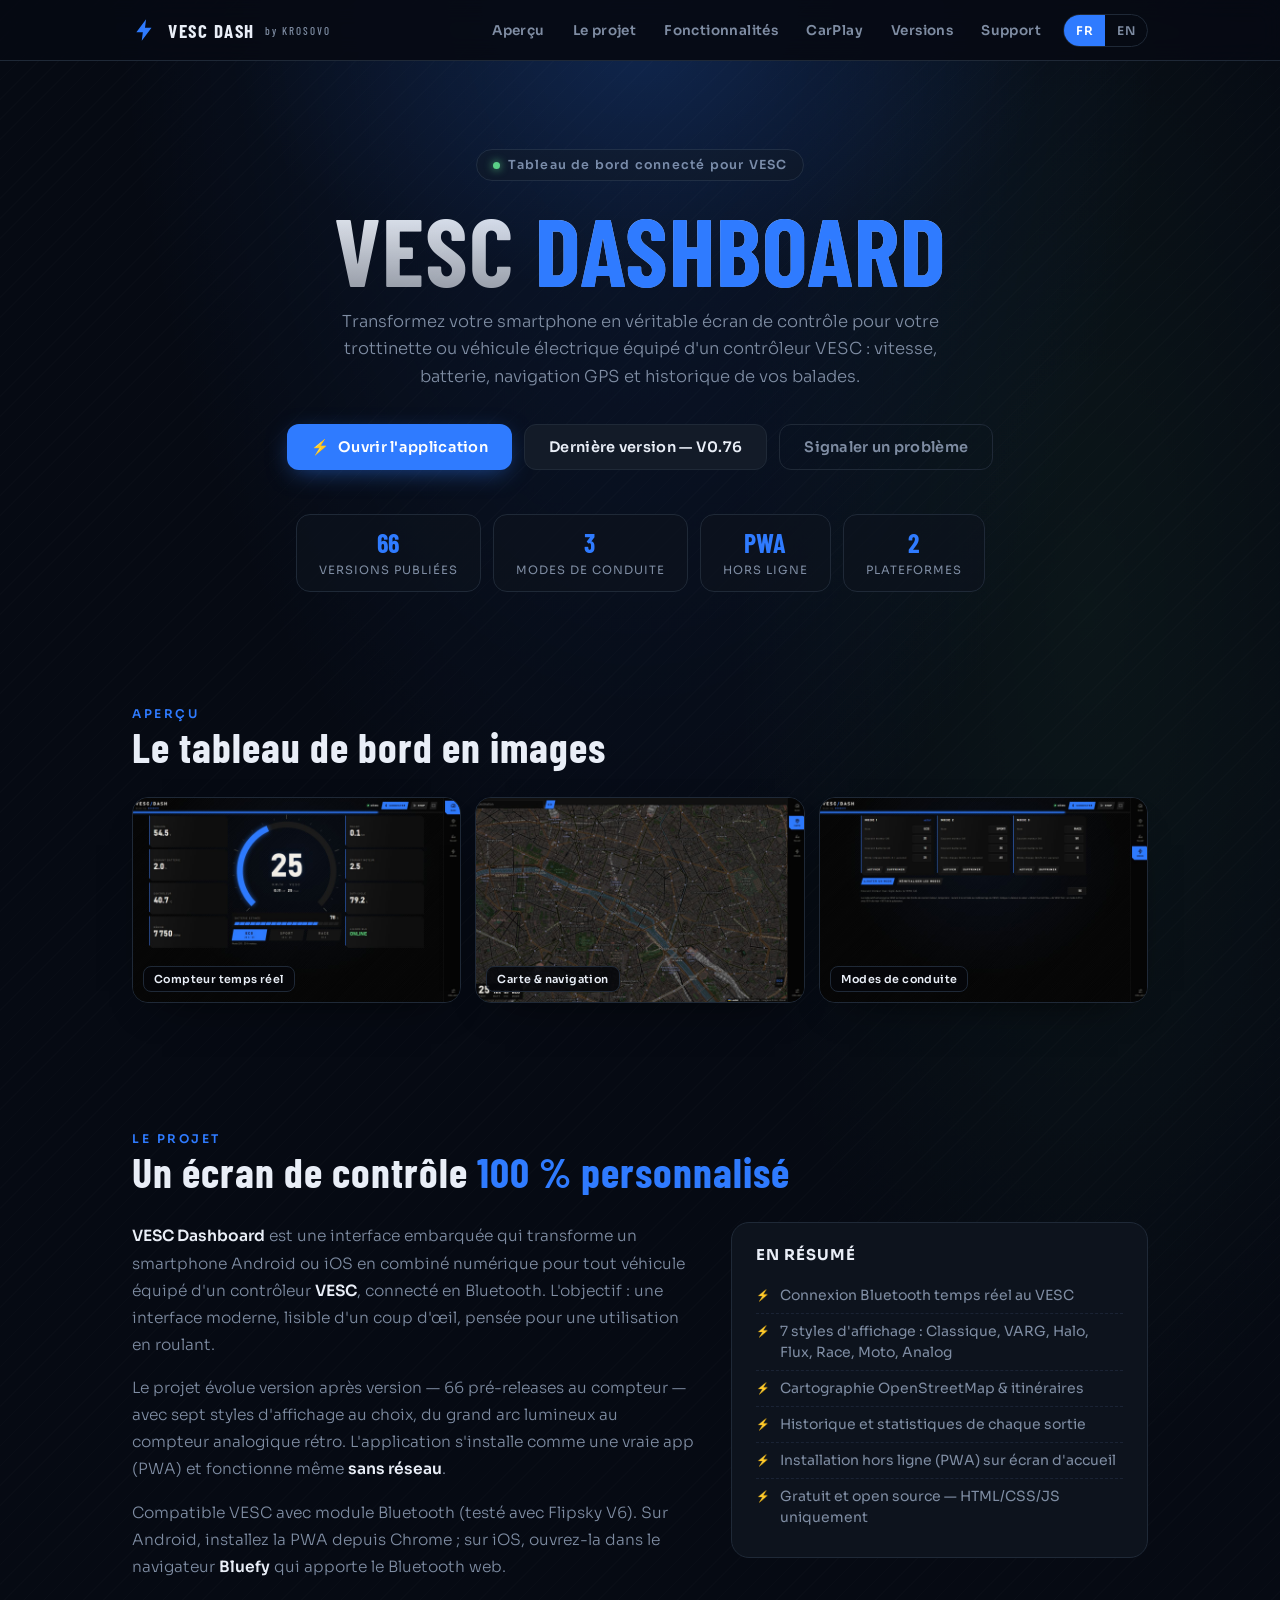
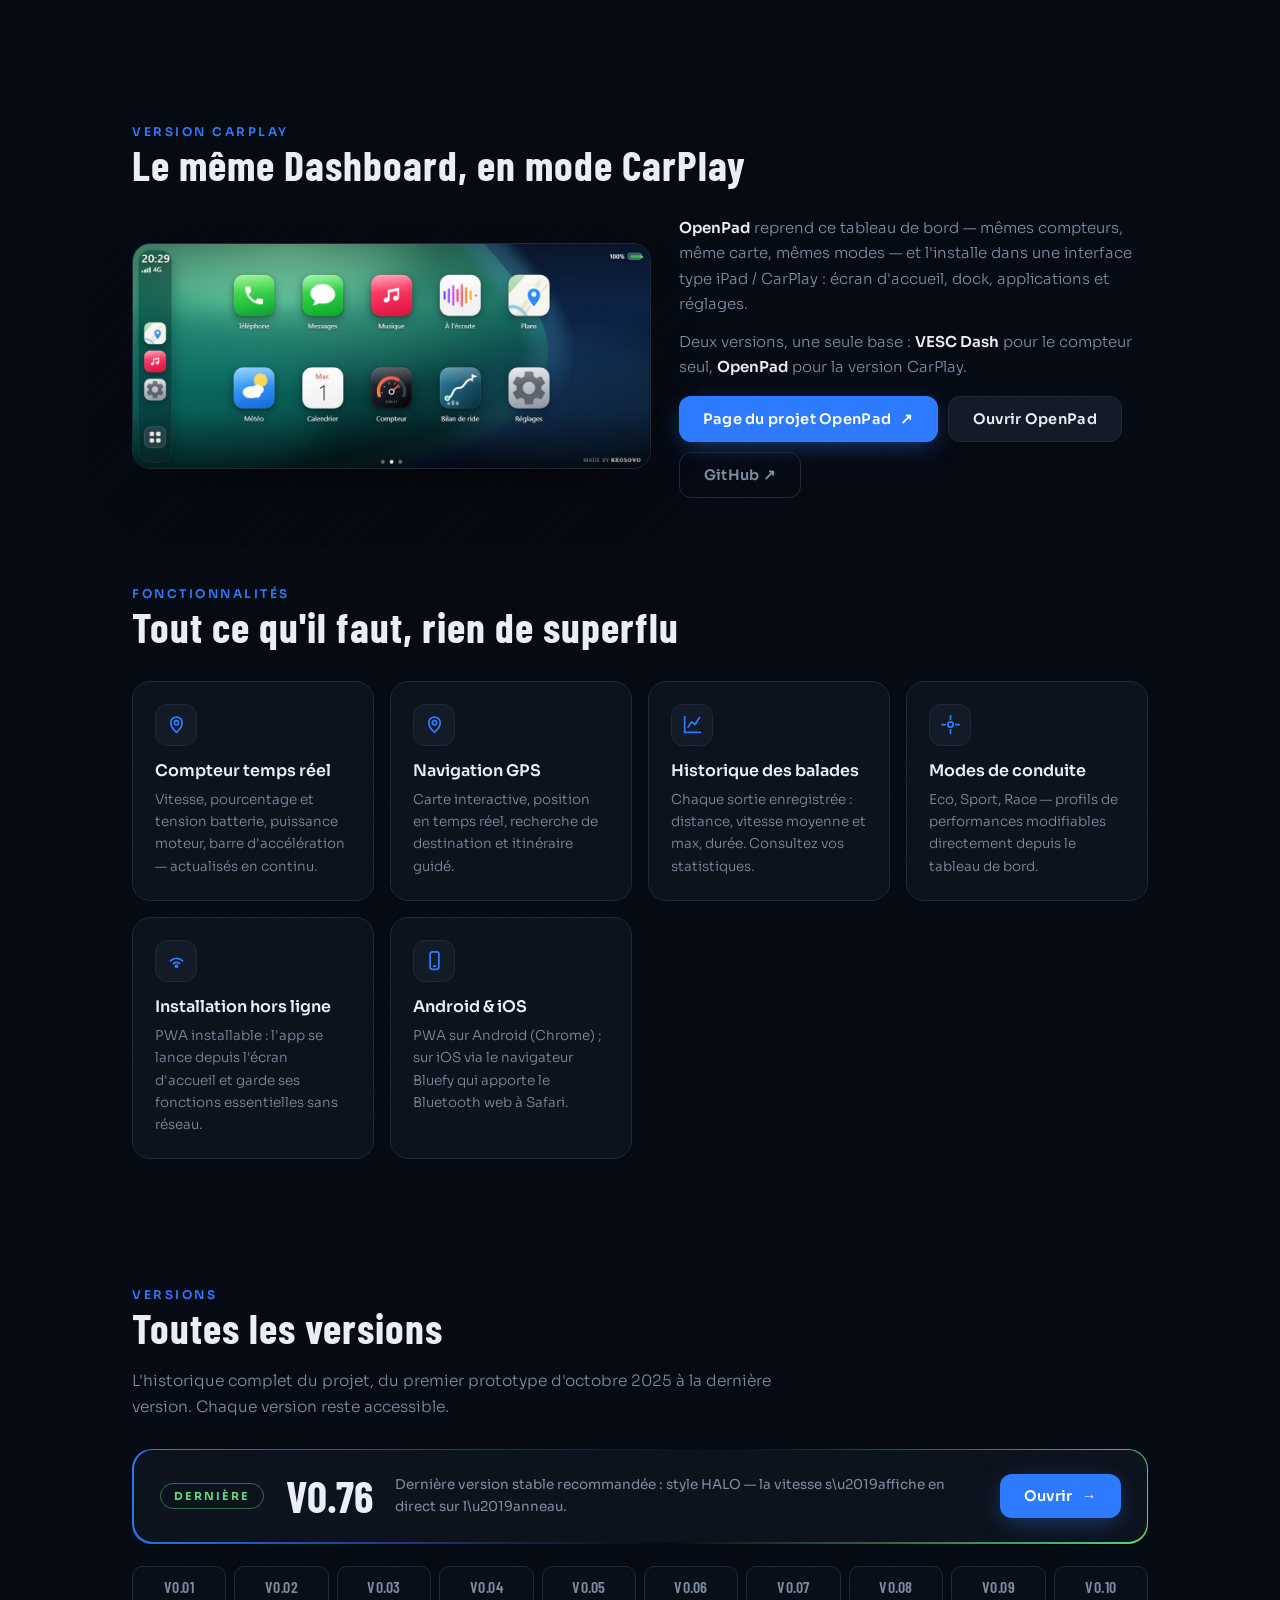
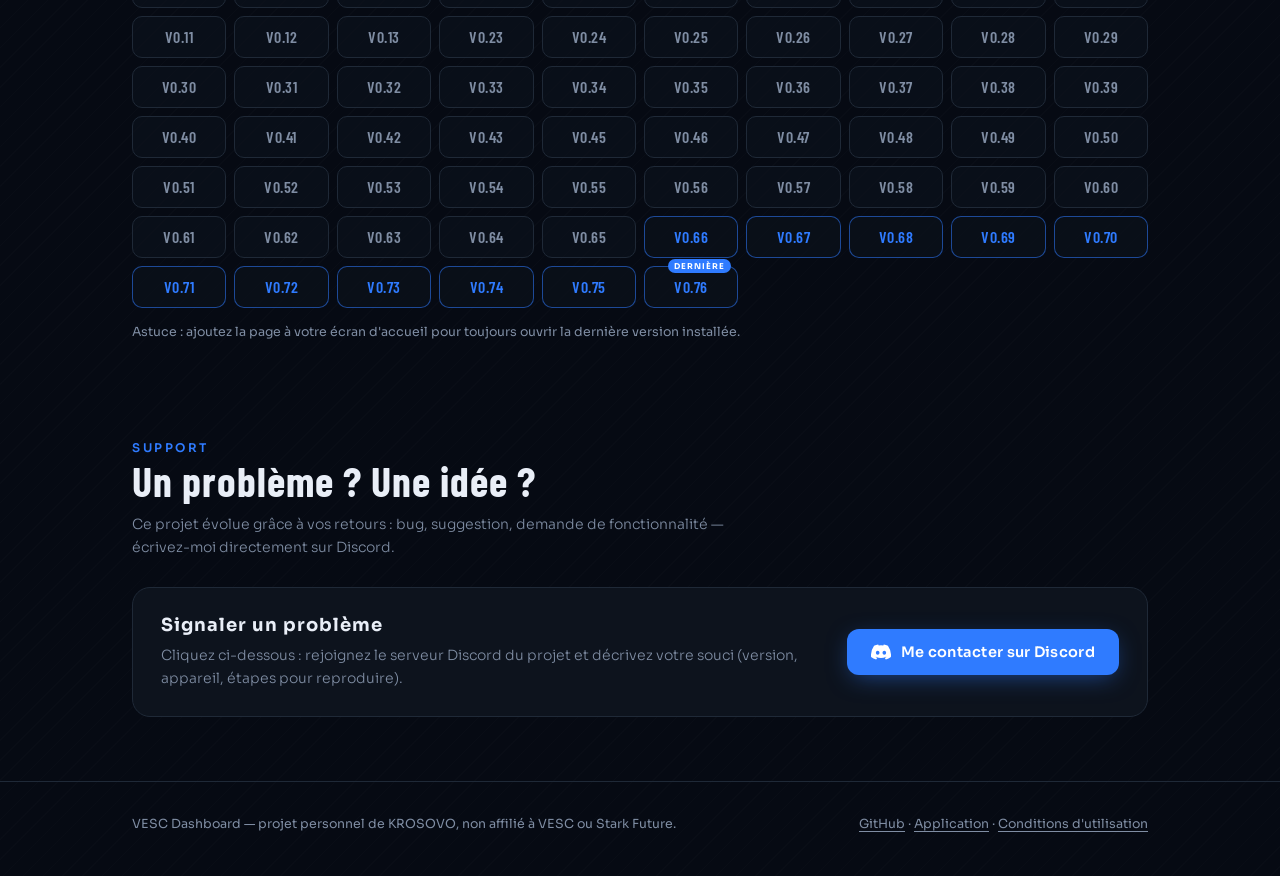
==== commit e9b967b9: "Apercu photo sur la page et le README, lien version CarPlay OpenPad" ====
--- a/index.html
+++ b/index.html
@@ -200,6 +200,22 @@
   .pcols{grid-template-columns:1fr}
   .pmodal{padding:22px 18px 20px}
 }
+
+/* ---------- aperçu ---------- */
+.shots{display:grid;grid-template-columns:repeat(3,1fr);gap:14px;margin-top:26px}
+.shot{position:relative;border-radius:16px;overflow:hidden;border:1px solid var(--line);background:#0b0b0b;box-shadow:0 18px 44px -30px #000;transition:transform .2s,border-color .2s}
+.shot:hover{transform:translateY(-3px);border-color:color-mix(in srgb,var(--accent) 55%,transparent)}
+.shot img{display:block;width:100%;aspect-ratio:16/10;object-fit:cover}
+.shot .lb{position:absolute;left:10px;bottom:10px;background:#05070bd9;border:1px solid var(--line);border-radius:8px;padding:5px 10px;font:600 11px var(--font);color:var(--text);letter-spacing:.4px}
+
+/* ---------- carplay ---------- */
+.carplay{display:grid;grid-template-columns:1.05fr .95fr;gap:28px;align-items:center;margin-top:26px}
+.carplay .cpimg{border-radius:18px;overflow:hidden;border:1px solid var(--line);box-shadow:0 30px 70px -35px #000}
+.carplay .cpimg img{display:block;width:100%}
+.carplay .cpbtn{display:flex;gap:10px;flex-wrap:wrap;margin-top:16px}
+.carplay p{color:var(--muted);line-height:1.7;font-size:15px;font-weight:300;margin:0 0 12px}
+.carplay p b{color:var(--text);font-weight:600}
+@media(max-width:820px){.shots{grid-template-columns:1fr}.carplay{grid-template-columns:1fr}}
 </style>
 </head>
 <body>
@@ -211,8 +227,10 @@
       VESC DASH <small>by KROSOVO</small>
     </a>
     <div class="links">
+      <a href="#apercu" data-fr="Aperçu" data-en="Preview">Aperçu</a>
       <a href="#projet" data-fr="Le projet" data-en="The project">Le projet</a>
       <a href="#fonctionnalites" data-fr="Fonctionnalités" data-en="Features">Fonctionnalités</a>
+      <a href="#carplay" data-fr="CarPlay" data-en="CarPlay">CarPlay</a>
       <a href="#versions" data-fr="Versions" data-en="Versions">Versions</a>
       <a href="#support" data-fr="Support" data-en="Support">Support</a>
       <div class="lang" role="group" aria-label="Language">
@@ -243,6 +261,18 @@
     </div>
   </div>
 </header>
+
+<section id="apercu" style="padding-top:44px">
+  <div class="wrap">
+    <div class="kicker" data-fr="Aperçu" data-en="Preview">Aperçu</div>
+    <h2 data-fr="Le tableau de bord en images" data-en="The dashboard in pictures">Le tableau de bord en images</h2>
+    <div class="shots">
+      <div class="shot"><img src="assets/dash.jpg" alt="Compteur VESC en temps réel" loading="lazy"><span class="lb" data-fr="Compteur temps réel" data-en="Real-time gauge">Compteur temps réel</span></div>
+      <div class="shot"><img src="assets/map.jpg" alt="Carte GPS et navigation" loading="lazy"><span class="lb" data-fr="Carte & navigation" data-en="Map & navigation">Carte &amp; navigation</span></div>
+      <div class="shot"><img src="assets/modes.jpg" alt="Modes de conduite Eco, Sport, Race" loading="lazy"><span class="lb" data-fr="Modes de conduite" data-en="Riding modes">Modes de conduite</span></div>
+    </div>
+  </div>
+</section>
 
 <section id="projet">
   <div class="wrap">
@@ -270,6 +300,29 @@
           <li data-fr="Installation hors ligne (PWA) sur écran d'accueil" data-en="Offline install (PWA) on your home screen">Installation hors ligne (PWA) sur écran d'accueil</li>
           <li data-fr="Gratuit et open source — HTML/CSS/JS uniquement" data-en="Free and open source — HTML/CSS/JS only">Gratuit et open source — HTML/CSS/JS uniquement</li>
         </ul>
+      </div>
+    </div>
+  </div>
+</section>
+
+<section id="carplay">
+  <div class="wrap">
+    <div class="kicker" data-fr="Version CarPlay" data-en="CarPlay version">Version CarPlay</div>
+    <h2 data-fr="Le même Dashboard, en mode CarPlay" data-en="The same Dashboard, CarPlay style">Le même Dashboard, en mode CarPlay</h2>
+    <div class="carplay">
+      <div class="cpimg"><img src="assets/carplay.jpg" alt="OpenPad, la version CarPlay de VESC Dashboard" loading="lazy"></div>
+      <div>
+        <p data-fr="<b>OpenPad</b> reprend ce tableau de bord — mêmes compteurs, même carte, mêmes modes — et l'installe dans une interface type iPad / CarPlay : écran d'accueil, dock, applications et réglages."
+           data-en="<b>OpenPad</b> takes this dashboard — same gauges, same map, same modes — and puts it inside an iPad / CarPlay style interface: home screen, dock, apps and settings.">
+          <b>OpenPad</b> reprend ce tableau de bord — mêmes compteurs, même carte, mêmes modes — et l'installe dans une interface type iPad / CarPlay : écran d'accueil, dock, applications et réglages.</p>
+        <p data-fr="Deux versions, une seule base : <b>VESC Dash</b> pour le compteur seul, <b>OpenPad</b> pour la version CarPlay."
+           data-en="Two versions, one base: <b>VESC Dash</b> for the gauge alone, <b>OpenPad</b> for the CarPlay version.">
+          Deux versions, une seule base : <b>VESC Dash</b> pour le compteur seul, <b>OpenPad</b> pour la version CarPlay.</p>
+        <div class="cpbtn">
+          <a class="btn p" href="https://krosovo.github.io/openpad/"><span data-fr="Page du projet OpenPad" data-en="OpenPad project page">Page du projet OpenPad</span> ↗</a>
+          <a class="btn g" href="https://krosovo.github.io/openpad/app/"><span data-fr="Ouvrir OpenPad" data-en="Open OpenPad">Ouvrir OpenPad</span></a>
+          <a class="btn o" href="https://github.com/KROSOVO/openpad">GitHub ↗</a>
+        </div>
       </div>
     </div>
   </div>
